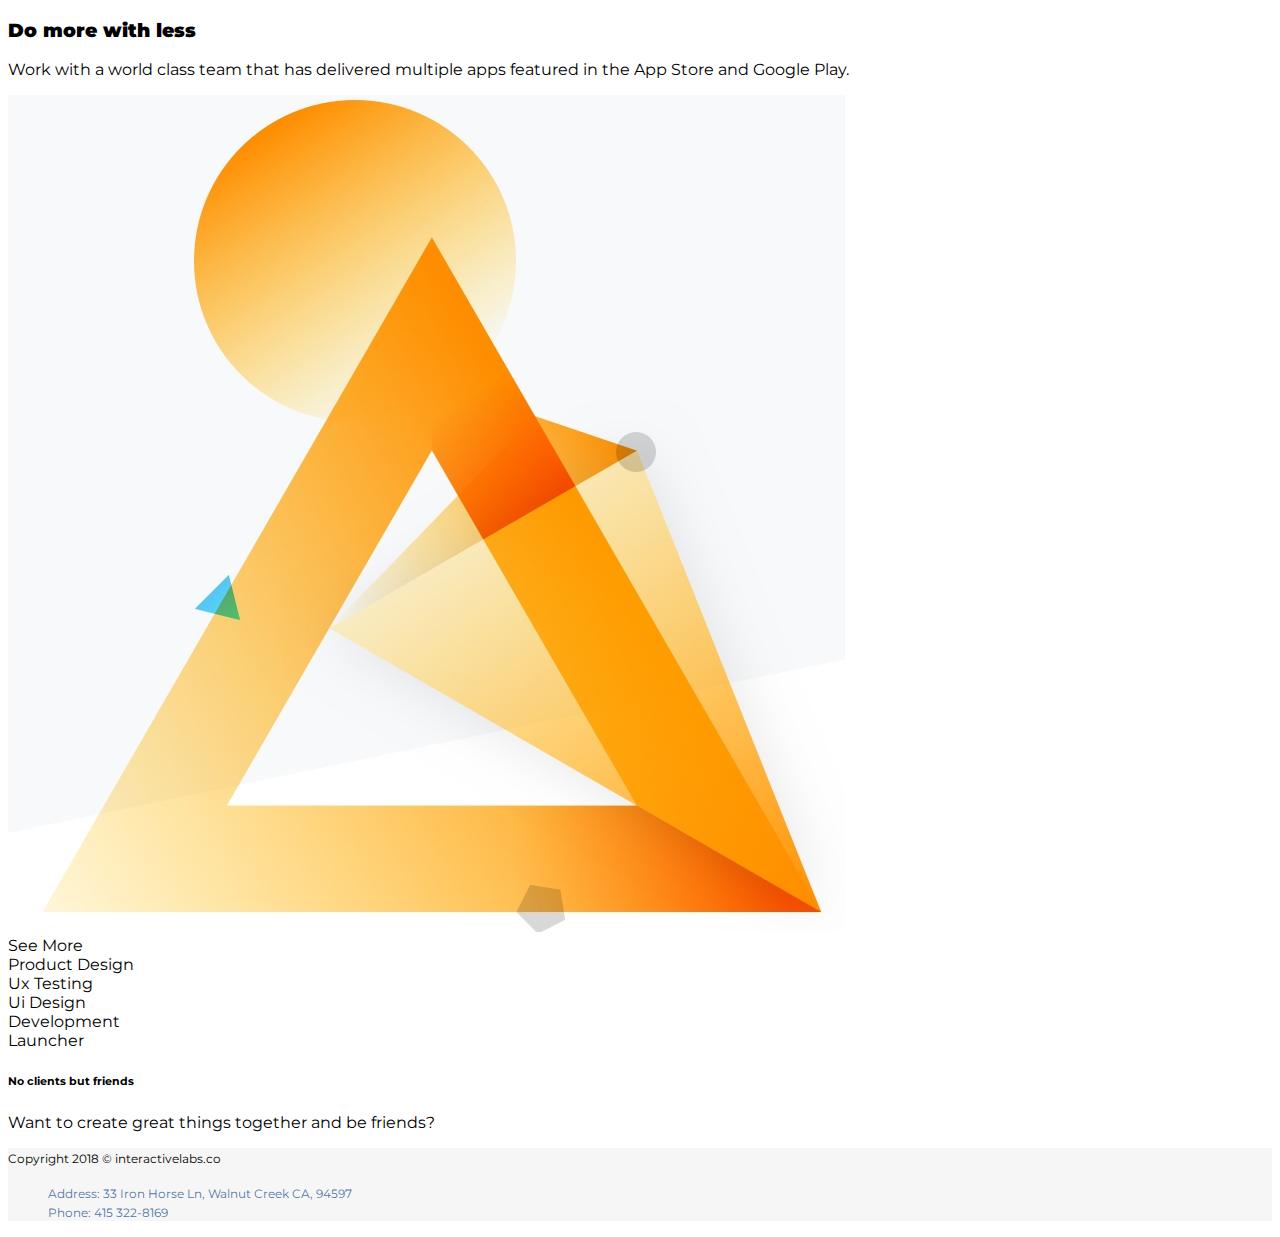
==== index.html @ aad6558f "pulling additions" ====
<!DOCTYPE html>
<html lang="en">
  <head>
    <meta charset="utf-8">
    <meta name="viewport" content="width=device-width, initial-scale=1, shrink-to-fit=no">
    <link rel="stylesheet" href="https://stackpath.bootstrapcdn.com/bootstrap/4.1.0/css/bootstrap.min.css" integrity="sha384-9gVQ4dYFwwWSjIDZnLEWnxCjeSWFphJiwGPXr1jddIhOegiu1FwO5qRGvFXOdJZ4" crossorigin="anonymous">
    <link rel="stylesheet" href="https://use.fontawesome.com/releases/v5.0.9/css/all.css" integrity="sha384-5SOiIsAziJl6AWe0HWRKTXlfcSHKmYV4RBF18PPJ173Kzn7jzMyFuTtk8JA7QQG1" crossorigin="anonymous">
    <link rel="stylesheet" href="https://fonts.googleapis.com/css?family=Montserrat:light">
    <link rel="stylesheet" href='https://fonts.googleapis.com/css?family=Quicksand:light'>
    <link rel="stylesheet" href="assets/stylesheets/main.css">
    <title>iLabs</title>
  </head>

  <body>
    <section id="cover">
    <div class="container">
      <div class="row justify-content-center">
        <div class="col d-flex">
          <div class="align-self-center">
            <h3 class="text-block-title">Do more with less</h3>
            <p>
              Work with a world class team that has delivered multiple apps featured in the App Store and Google Play.
            </p>
          </div>
        </div>
        <div class="col">
          <img src="assets/images/logo.jpg" class="img-fluid">
        </div>
        <div class="col d-flex justify-content-center">
          <div class="align-self-center text-center">
            See More<br>
            <i class="fas fa-arrow-down"></i>
          </div>
        </div>
      </div>
      <div class="row mt-5">
        <div class="col-1"></div>
        <div class="col-2 justify-content-center text-center">
          <div>
            <i class="fab fa-envira fa-3x"></i>
          </div>
          <div class="mt-3">
            Product Design
          </div>
        </div>
        <div class="col-2 justify-content-center text-center">
          <div>
            <i class="far fa-object-group fa-3x"></i>
          </div>
          <div class="mt-3">
            Ux Testing
          </div>
        </div>
        <div class="col-2 justify-content-center text-center">
          <div>
            <i class="fas fa-edit fa-3x"></i>
          </div>
          <div class="mt-3">
            Ui Design
          </div>
        </div>
        <div class="col-2 justify-content-center text-center">
          <div>
            <i class="fas fa-bolt fa-3x"></i>
          </div>
          <div class="mt-3">
            Development
          </div>
        </div>
        <div class="col-2 justify-content-center text-center">
          <div>
            <i class="fas fa-paper-plane fa-3x"></i>
          </div>
          <div class="mt-3">
            Launcher
          </div>
        </div>

        <div class="col-1"></div>
      </div>
    </div>
  </section>

    <section id="article">

    </section>

    <section id="slide">

    </section>

    <section id="work">

    </section>

    <section id="tiles">
      <div class="row justify-content-center align-items-center">
        <div class="col-md-10">
          <div class="row" id="tile-row">
            <div class="col-md-2">
              <h6>No clients but friends</h6>
            </div>
            <div class="col-md-2">
              <i class="fab fa-asymmetrik"></i>
            </div>
            <div class="col-md-2">

            </div>
            <div class="col-md-2">

            </div>
            <div class="col-md-2">

            </div>
          </div>
          <div class="row" id="tile-row">
            <div class="col-md-2">

            </div>
            <div class="col-md-2">

            </div>
            <div class="col-md-2">

            </div>
            <div class="col-md-2">

            </div>
            <div class="col-md-2">
              <p>Want to create great things together and be friends?</p>
            </div>
          </div>
          <div class="row" id="form-row">
            <div class="col-md-2">

            </div>
            <div class="col-md-8">

            </div>
          </div>
        </div>
      </div>
    </section>

    <footer>
      <div class="row justify-content-between align-items-center p-3">
        <div class="col-sm-5">
          <i class="fas fa-exclamation-triangle"></i>
          <p class="text-muted">Copyright 2018 &copy; interactivelabs.co</p>
        </div>
        <div class="col-sm-5 text-right">
          <ul class="m-0" id="address">
            <li>
              <p class="text-muted">Address: </p>
              <p>33 Iron Horse Ln, Walnut Creek CA, 94597</p>
            </li>
            <li>
              <p class="text-muted">Phone: </p>
              <p>415 322-8169</p>
            </li>
          </ul>
        </div>
      </div>
    </footer>

    <script src="https://code.jquery.com/jquery-3.3.1.slim.min.js" integrity="sha384-q8i/X+965DzO0rT7abK41JStQIAqVgRVzpbzo5smXKp4YfRvH+8abtTE1Pi6jizo" crossorigin="anonymous"></script>
    <script src="https://cdnjs.cloudflare.com/ajax/libs/popper.js/1.14.0/umd/popper.min.js" integrity="sha384-cs/chFZiN24E4KMATLdqdvsezGxaGsi4hLGOzlXwp5UZB1LY//20VyM2taTB4QvJ" crossorigin="anonymous"></script>
    <script src="https://stackpath.bootstrapcdn.com/bootstrap/4.1.0/js/bootstrap.min.js" integrity="sha384-uefMccjFJAIv6A+rW+L4AHf99KvxDjWSu1z9VI8SKNVmz4sk7buKt/6v9KI65qnm" crossorigin="anonymous"></script>
  </body>
</html>
---- assets/stylesheets/main.css ----
/* START OF COVER */

body {
  font-family: Montserrat, sans-serif;
}

.text-block-title {
  font-weight: 900;
}



/* END OF COVER */


/* START OF ARTICLE */





/* END OF ARTICLE */


/* START OF SLIDE */





/* END OF SLIDE */


/* START OF WORK */





/* END OF WORK */


/* START OF TILES */





/* END OF TILES */


/* START OF FOOTER */
footer {
  background-color: #d3d3d336;
}

footer p {
  font-size: 75%;
  display: inline;
}

#address {
  color: #004085b8;
  list-style: none;
}
/* END OF FOOTER */

.row {
  margin: 0;
}
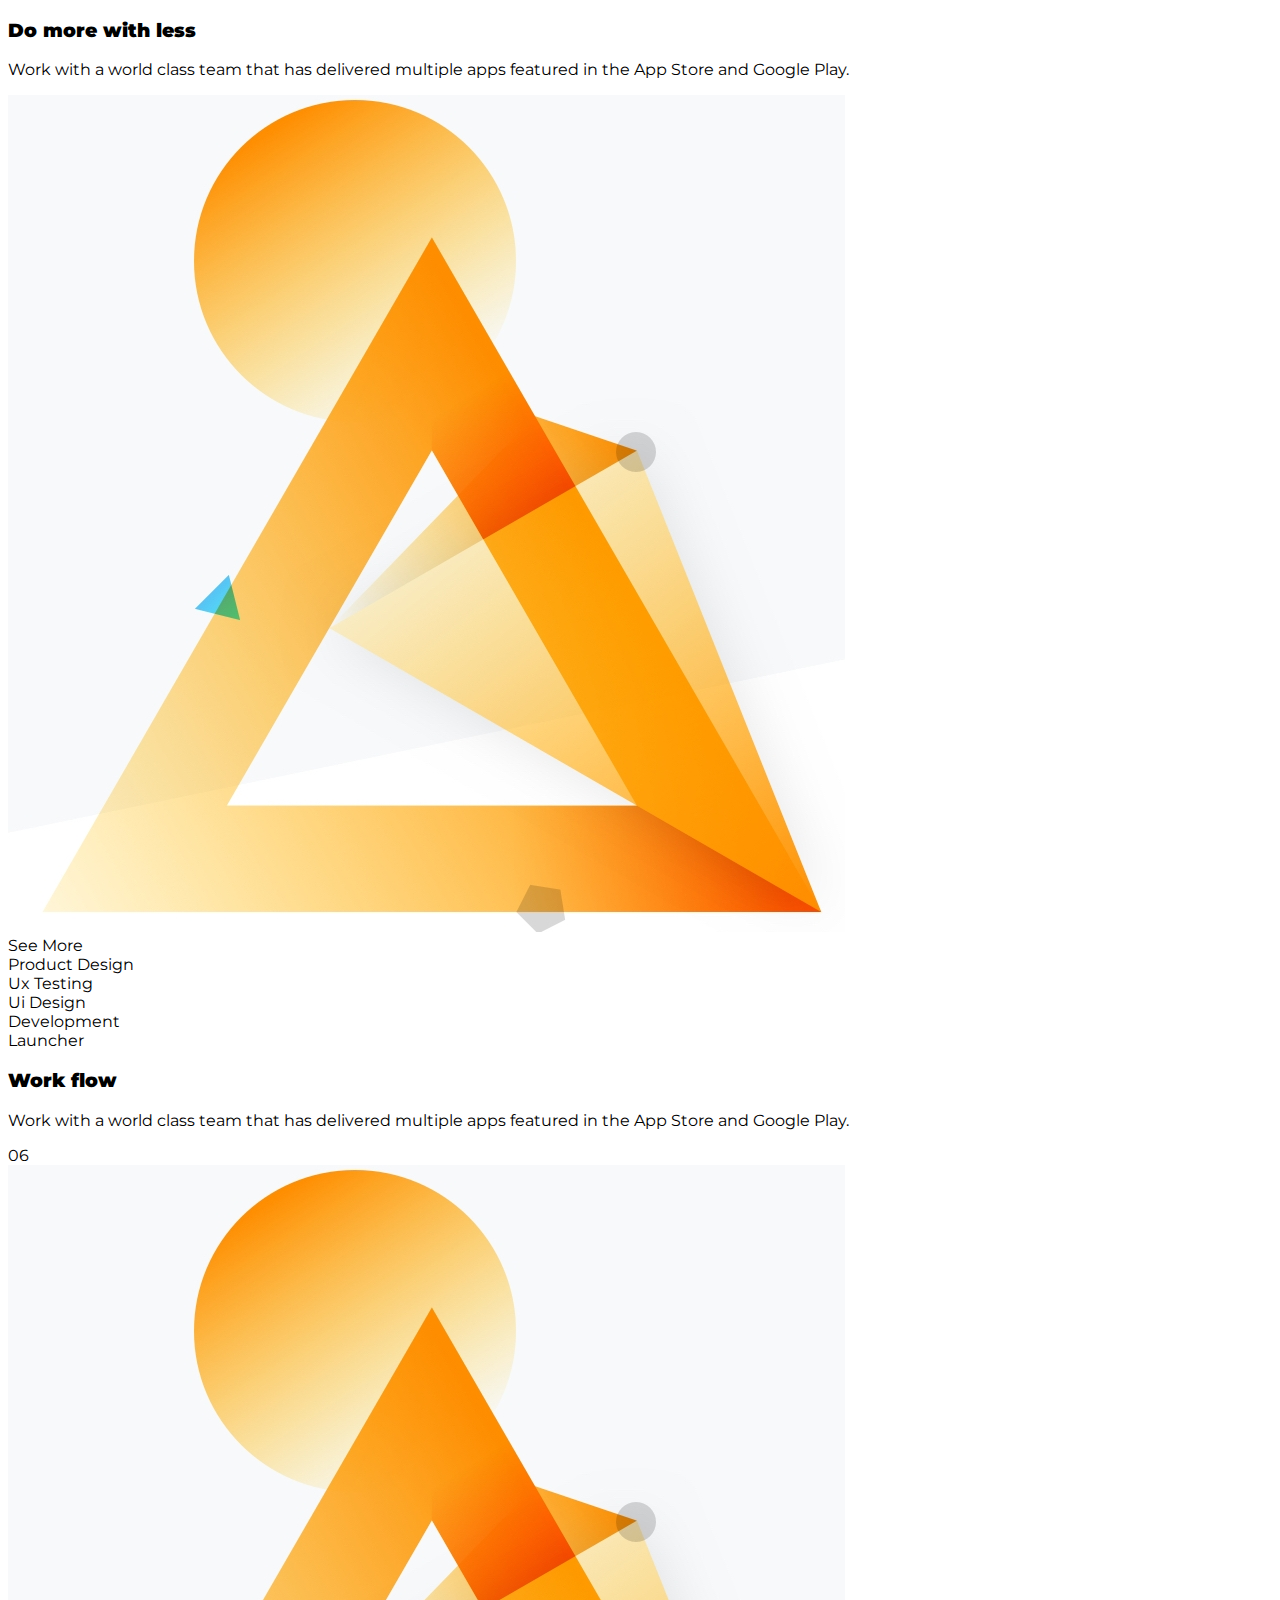
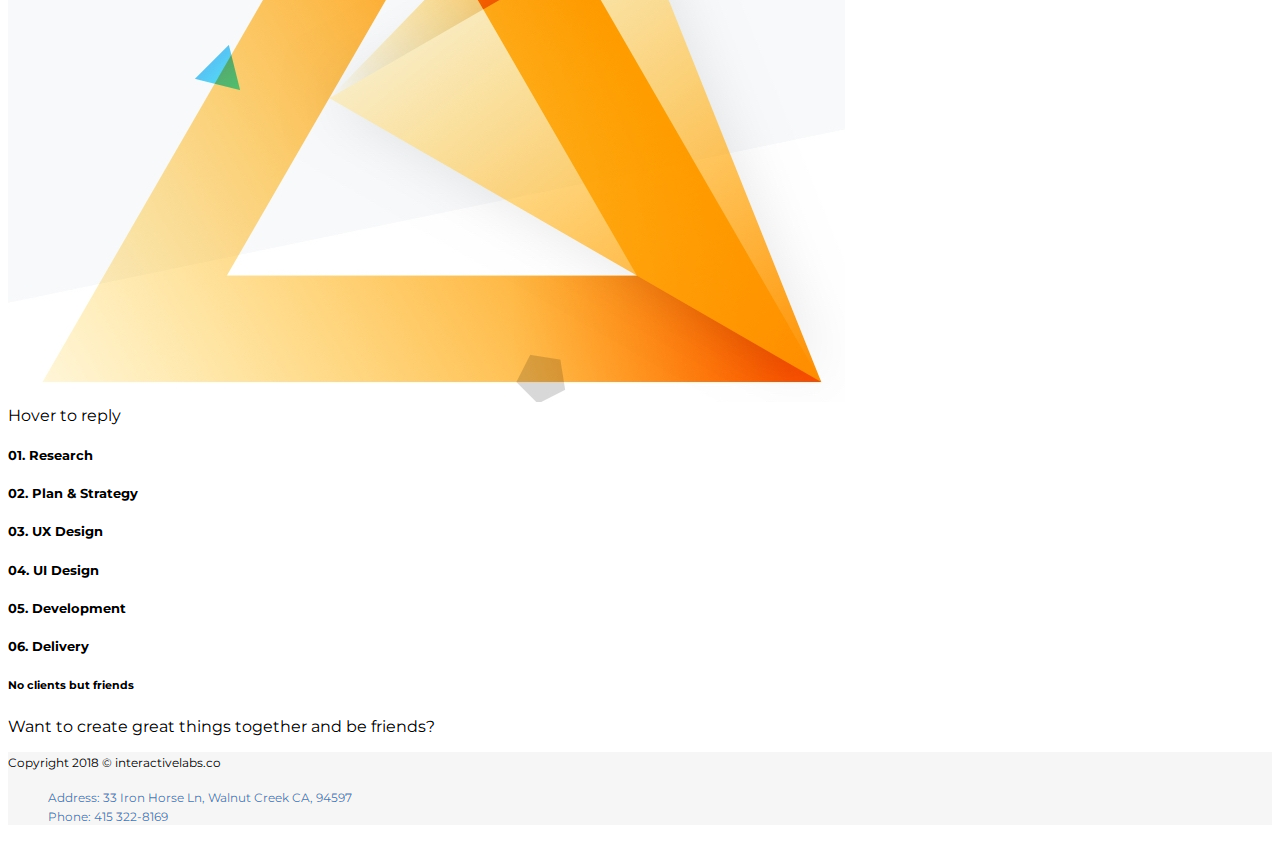
==== commit 4edac81d: "Added margin bottom to sections" ====
--- a/index.html
+++ b/index.html
@@ -12,7 +12,7 @@
   </head>
 
   <body>
-    <section id="cover">
+    <section class="cover mb-5">
     <div class="container">
       <div class="row justify-content-center">
         <div class="col d-flex">
@@ -89,17 +89,49 @@
 
     </section>
 
-    <section id="work">
-
+    <section class="workflow mb-5">
+      <div class="container">
+        <div class="row justify-content-center">
+          <div class="col-3 text-center">
+            <h3 class="text-block-title">Work flow</h3>
+            <p>Work with a world class team that has delivered multiple apps featured in the App Store and Google Play.</p>
+          </div>
+        </div>
+        <div class="row justify-content-center">
+          <div class="col-2 d-flex-column justify-content-between">
+            <div class="number">06</div>
+            <div class="p-4 mb-5">
+              <img src="assets/images/logo.jpg" class="img-fluid">
+            </div>
+            <div class="text-center hover">Hover to reply</div>
+          </div>
+          <div class="col-3 d-flex">
+            <div class="align-self-center list">
+              <div><h5>01. Research</h5></div>
+              <div><h5>02. Plan & Strategy</h5></div>
+              <div><h5>03. UX Design</h5></div>
+            </div>
+          </div>
+          <div class="col-3 d-flex">
+            <div class="align-self-center list">
+              <div><h5>04. UI Design</h5></div>
+              <div><h5>05. Development</h5></div>
+              <div><h5>06. Delivery</h5></div>
+            </div>
+          </div>
+        </div>
+      </div>
     </section>
 
     <section id="tiles">
       <div class="row justify-content-center align-items-center">
         <div class="col-md-10">
           <div class="row" id="tile-row">
+
             <div class="col-md-2">
               <h6>No clients but friends</h6>
             </div>
+
             <div class="col-md-2">
               <i class="fab fa-asymmetrik"></i>
             </div>
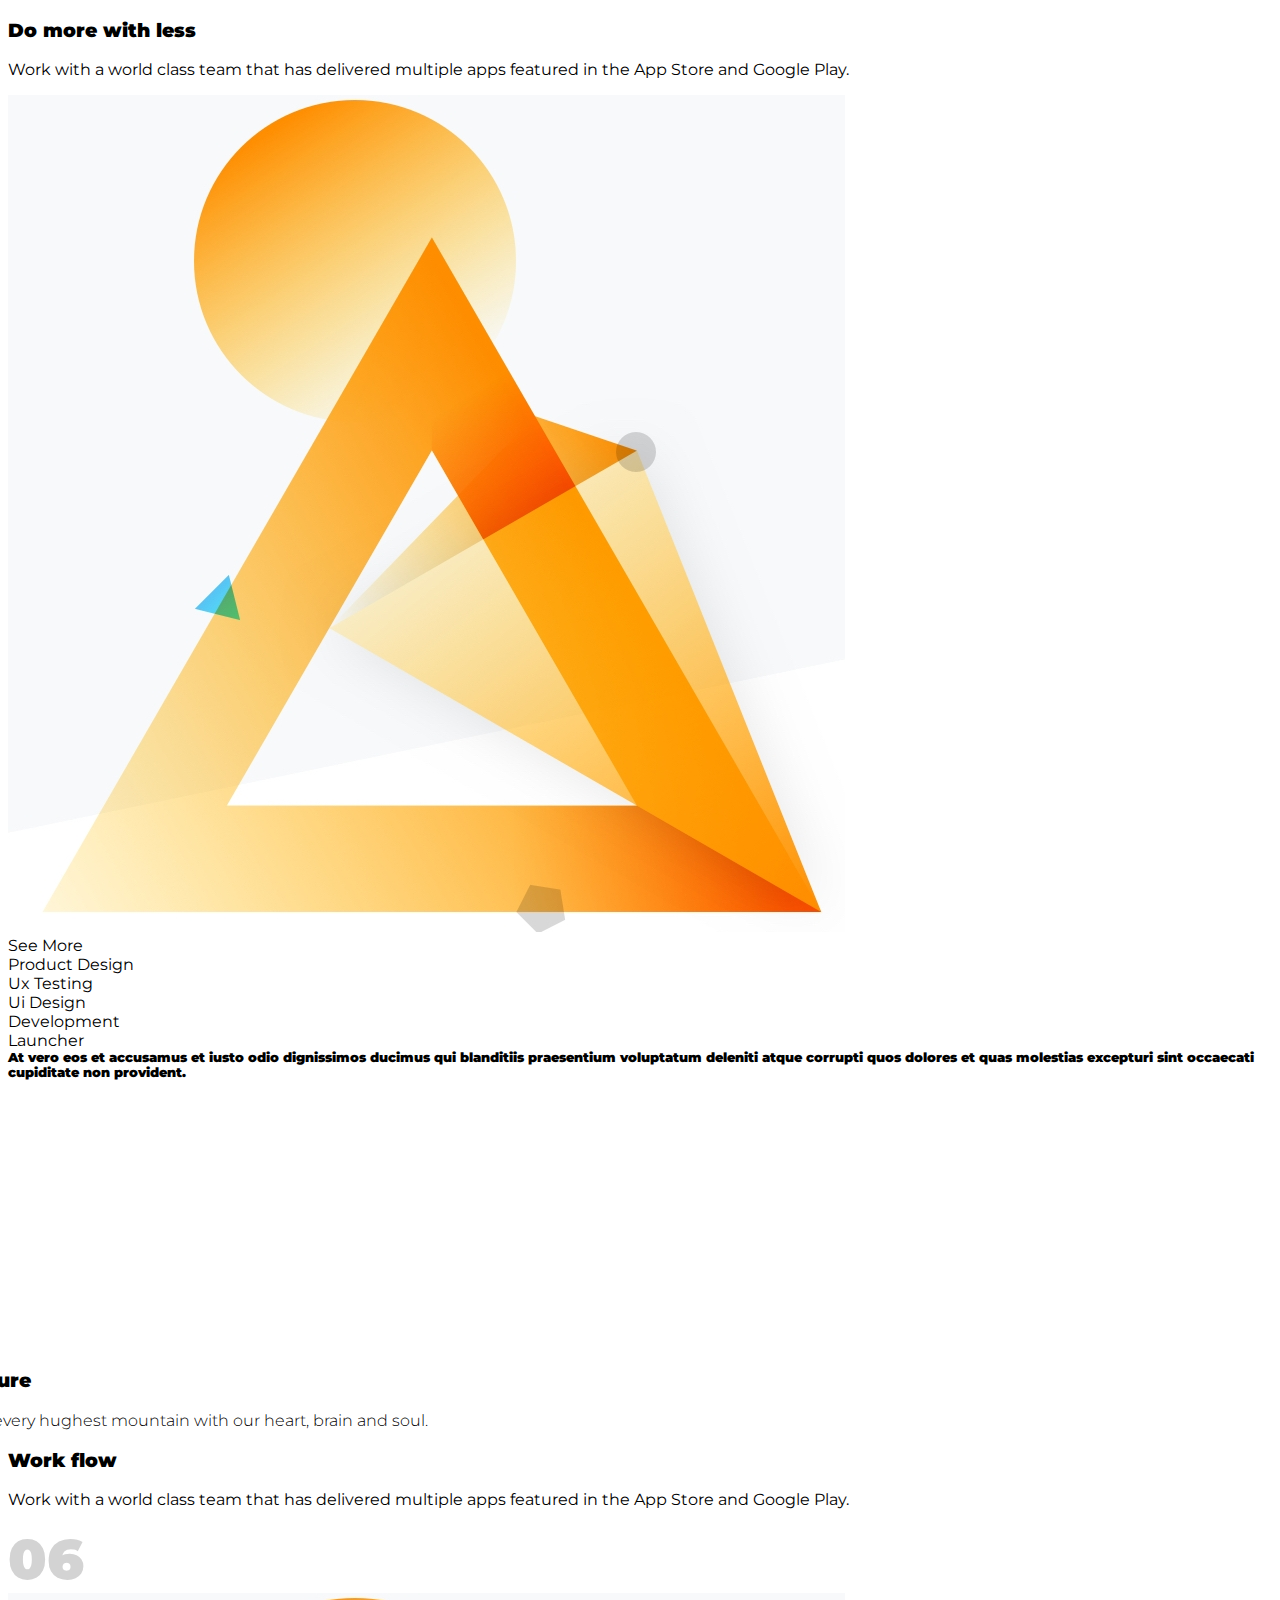
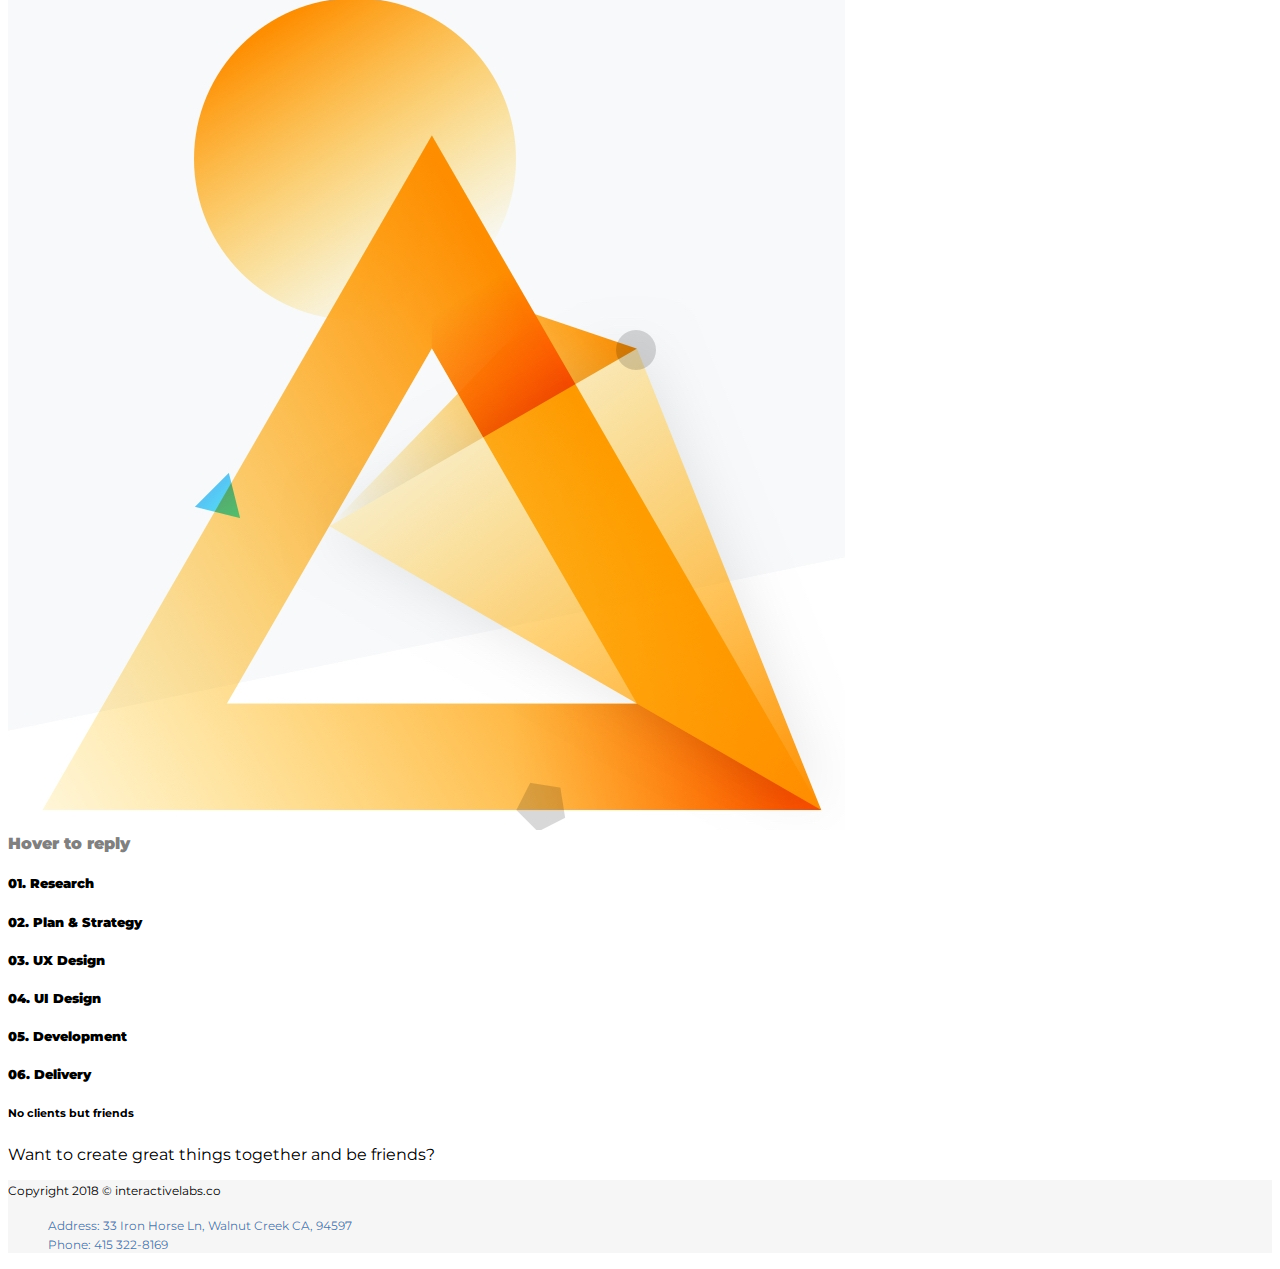
==== commit e761e5c1: "Merged article section into index" ====
--- a/index.html
+++ b/index.html
@@ -81,8 +81,22 @@
     </div>
   </section>
 
-    <section id="article">
-
+    <section class="article mb-5">
+        <div class="container">
+            <div class="row justify-content-center">
+                <div class="col-6 left-article">
+                    <div class="w-75 py-3 pl-3 pr-5 left-article-text">
+                        At vero eos et accusamus et iusto odio dignissimos ducimus qui blanditiis praesentium voluptatum deleniti atque corrupti quos dolores et quas molestias excepturi sint occaecati cupiditate non provident.
+                    </div>
+                </div>
+                <div class="col-4 d-flex right-article">
+                    <div class="align-self-end p-4 mb-3 right-article-text">
+                        <h3 class="text-block-title">Our culture</h3>
+                        <p class="bold">We climb every hughest mountain with our heart, brain and soul.</p>
+                    </div>
+                </div>
+            </div>
+        </div>
     </section>
 
     <section id="slide">
--- a/assets/stylesheets/main.css
+++ b/assets/stylesheets/main.css
@@ -1,13 +1,22 @@
-/* START OF COVER */
-
+/* Globals */
 body {
-  font-family: Montserrat, sans-serif;
+    font-family: Montserrat, sans-serif;
 }
 
 .text-block-title {
-  font-weight: 900;
+    font-weight: 900;
 }
 
+.boldest {
+    font-weight: 900;
+}
+
+.bold {
+    font-weight: 300;
+}
+/* End of globals */
+
+/* START OF COVER */
 
 
 /* END OF COVER */
@@ -15,6 +24,25 @@
 
 /* START OF ARTICLE */
 
+.left-article {
+    min-height: 300px;
+    background-image: url("../images/namphuong-van-20566-unsplash.jpg");
+    background-size: cover;
+}
+
+.left-article-text {
+    font-size: 0.8rem;
+    font-weight: 900;
+}
+
+.right-article {
+    position: relative;
+    right: 7.5%;
+}
+
+.right-article-text {
+    background-color: white;
+}
 
 
 
@@ -32,10 +60,18 @@
 
 
 /* START OF WORK */
+.number, .hover, .list div h5 {
+  font-weight: 900;
+}
 
+.number{
+  color: lightgray;
+  font-size: 3.5rem;
+}
 
-
-
+.hover {
+  color: gray;
+}
 
 /* END OF WORK */
 
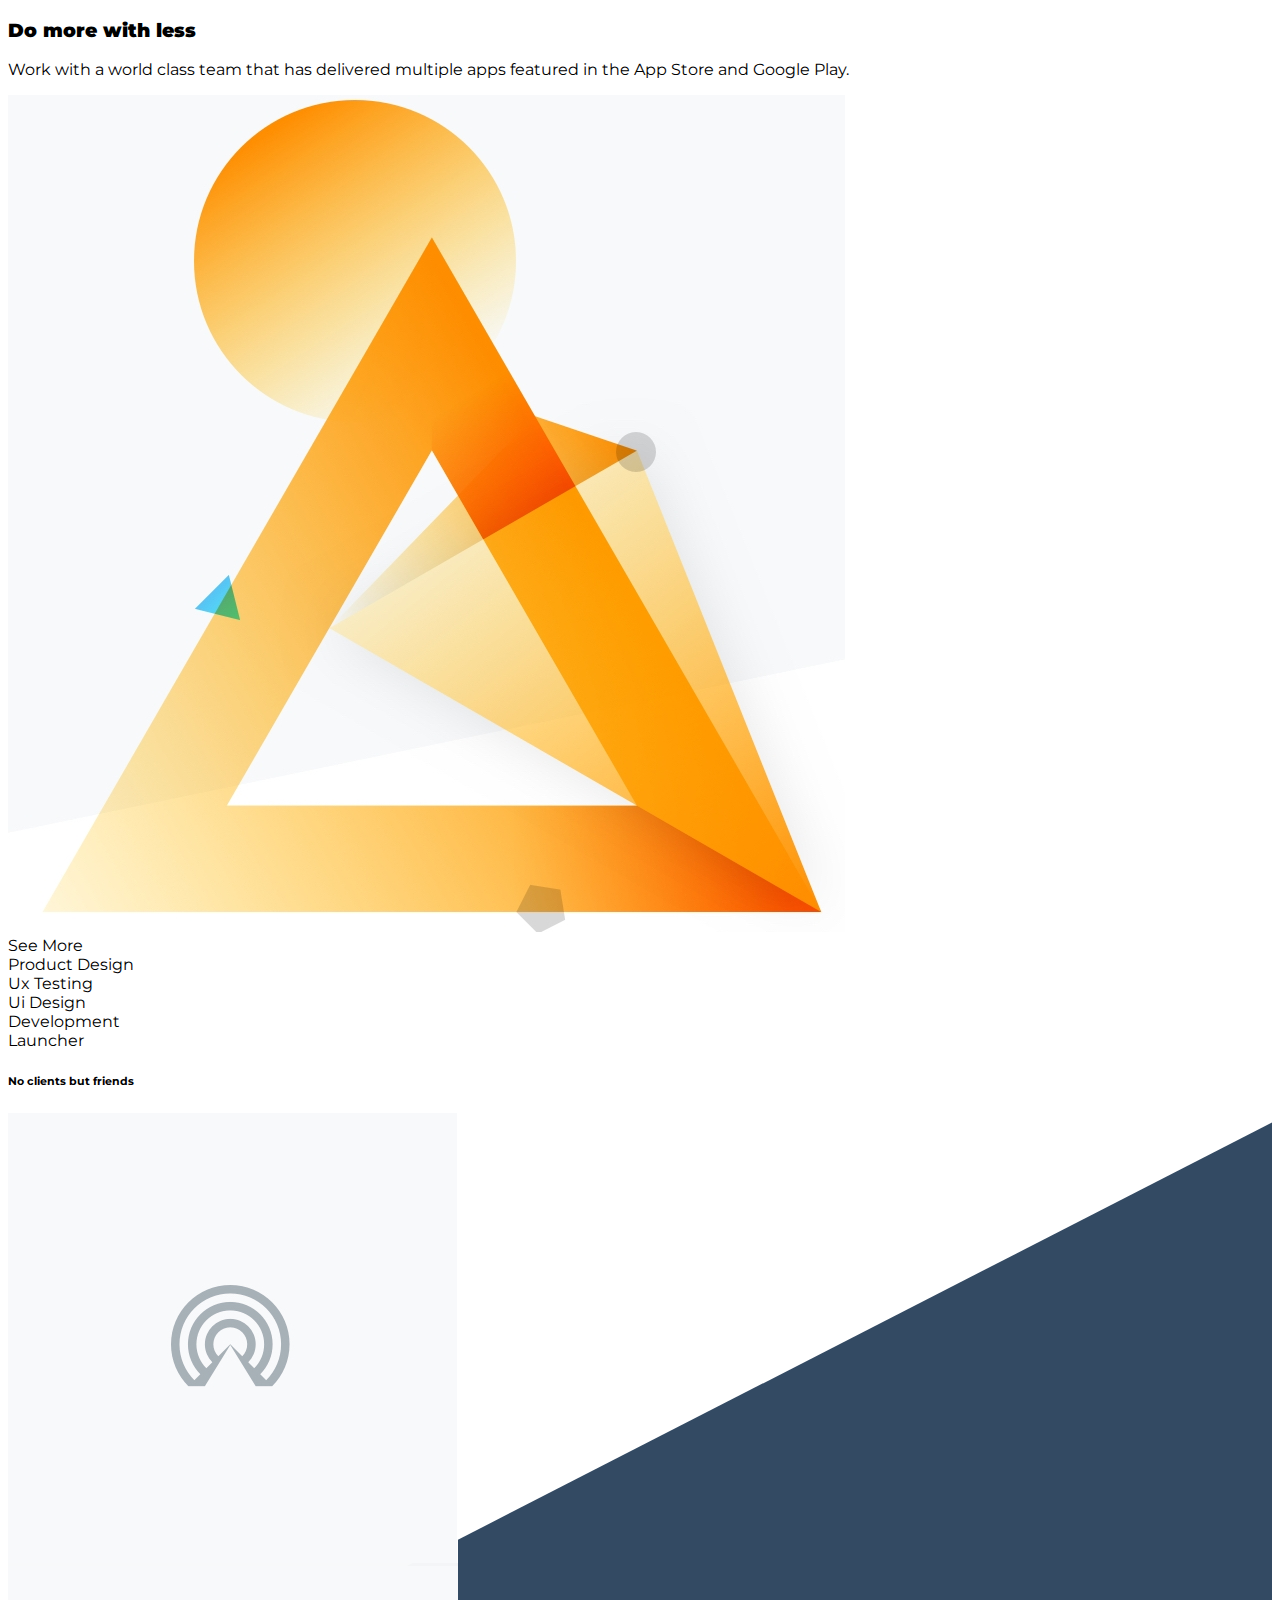
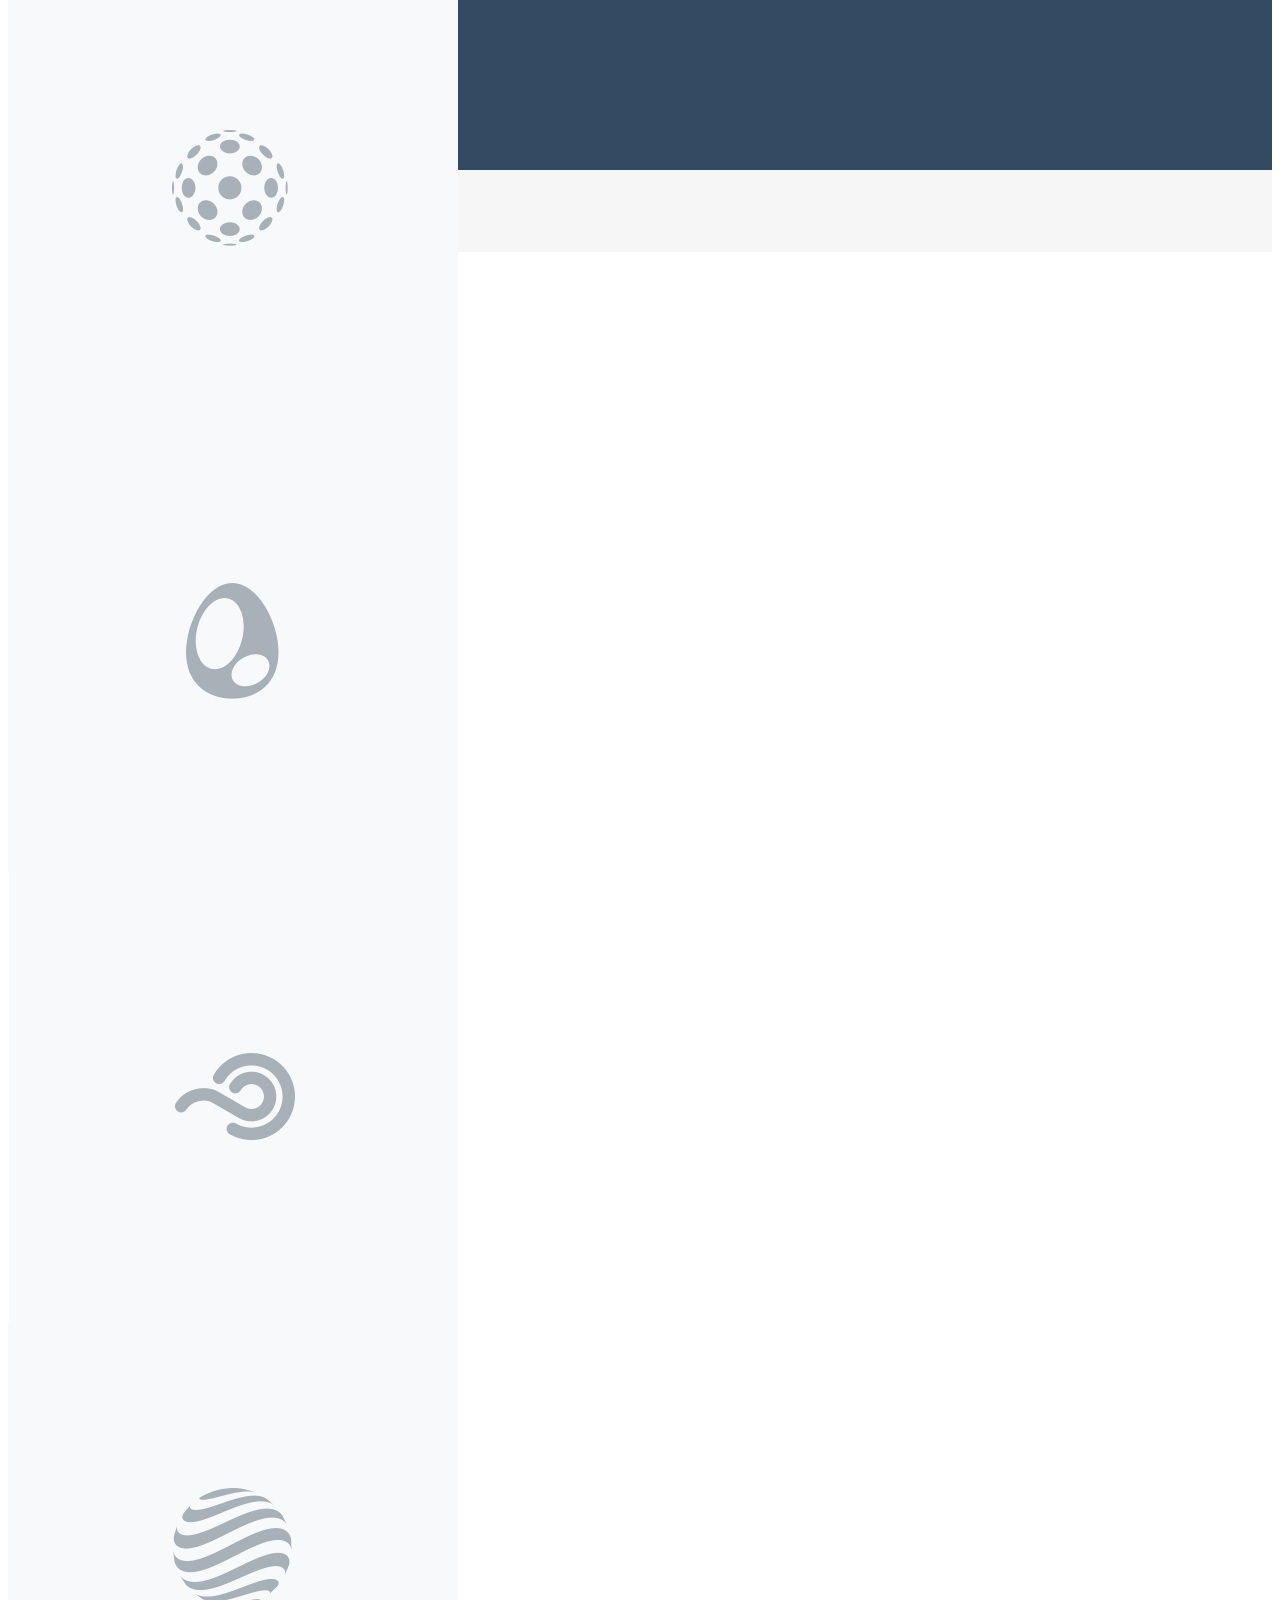
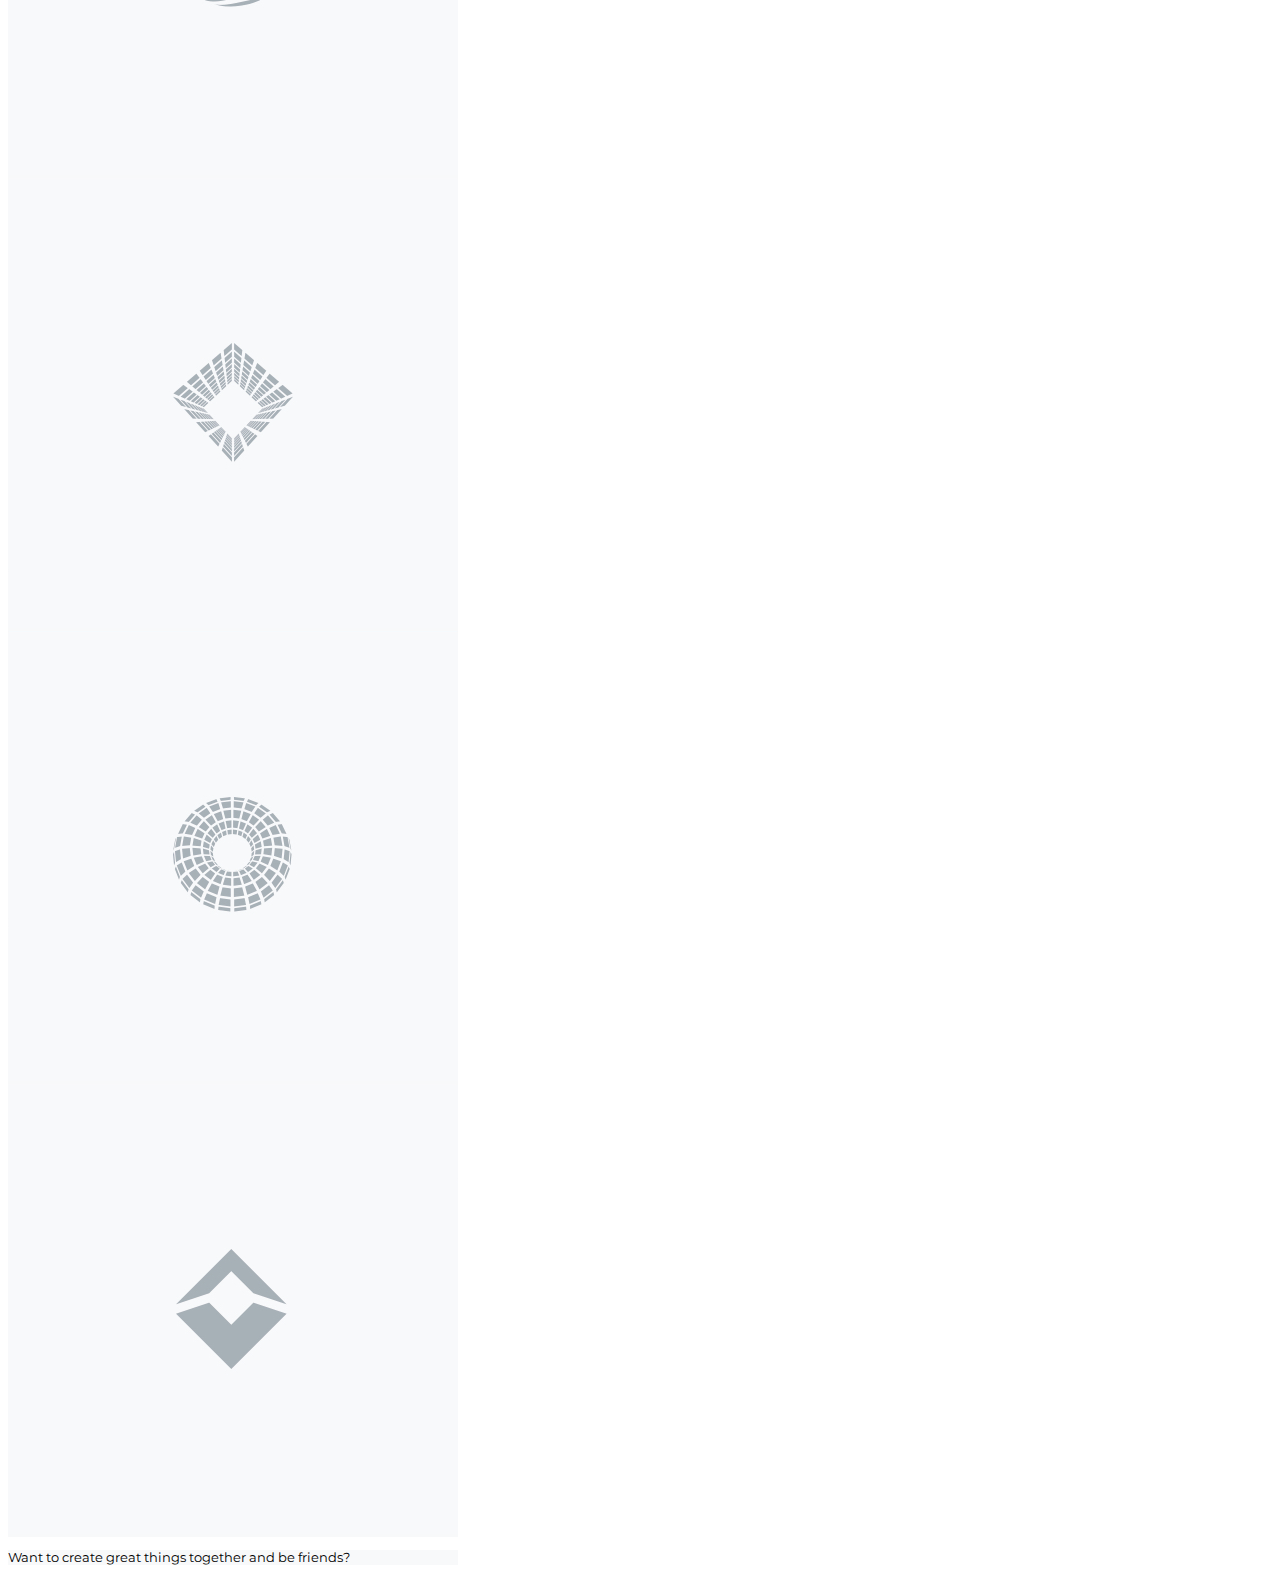
==== commit 858d6a6e: "adding section 5 attempt" ====
--- a/index.html
+++ b/index.html
@@ -12,7 +12,7 @@
   </head>
 
   <body>
-    <section class="cover mb-5">
+    <section id="cover">
     <div class="container">
       <div class="row justify-content-center">
         <div class="col d-flex">
@@ -81,102 +81,56 @@
     </div>
   </section>
 
-    <section class="article mb-5">
-        <div class="container">
-            <div class="row justify-content-center">
-                <div class="col-6 left-article">
-                    <div class="w-75 py-3 pl-3 pr-5 left-article-text">
-                        At vero eos et accusamus et iusto odio dignissimos ducimus qui blanditiis praesentium voluptatum deleniti atque corrupti quos dolores et quas molestias excepturi sint occaecati cupiditate non provident.
-                    </div>
-                </div>
-                <div class="col-4 d-flex right-article">
-                    <div class="align-self-end p-4 mb-3 right-article-text">
-                        <h3 class="text-block-title">Our culture</h3>
-                        <p class="bold">We climb every hughest mountain with our heart, brain and soul.</p>
-                    </div>
-                </div>
-            </div>
-        </div>
+    <section id="article">
+
     </section>
 
     <section id="slide">
 
     </section>
 
-    <section class="workflow mb-5">
-      <div class="container">
-        <div class="row justify-content-center">
-          <div class="col-3 text-center">
-            <h3 class="text-block-title">Work flow</h3>
-            <p>Work with a world class team that has delivered multiple apps featured in the App Store and Google Play.</p>
-          </div>
-        </div>
-        <div class="row justify-content-center">
-          <div class="col-2 d-flex-column justify-content-between">
-            <div class="number">06</div>
-            <div class="p-4 mb-5">
-              <img src="assets/images/logo.jpg" class="img-fluid">
+    <section id="work">
+
+    </section>
+
+    <section>
+      <div class="row justify-content-center align-items-center" id="tiles">
+        <div class="col-md-12">
+          <div class="row justify-content-center align-items-center" id="tile-row">
+            <div class="col-md-2 p-2 m-2">
+              <h6>No clients but friends</h6>
             </div>
-            <div class="text-center hover">Hover to reply</div>
-          </div>
-          <div class="col-3 d-flex">
-            <div class="align-self-center list">
-              <div><h5>01. Research</h5></div>
-              <div><h5>02. Plan & Strategy</h5></div>
-              <div><h5>03. UX Design</h5></div>
+            <div class="col-md-2 p-2 m-2" id="tile">
+              <img src="assets/images/attena.png" class="img-fluid" alt="Responsive image">
+            </div>
+            <div class="col-md-2 p-2 m-2" id="tile">
+              <img src="assets/images/sphere.png" class="img-fluid" alt="Responsive image">
+            </div>
+            <div class="col-md-2 p-2 m-2" id="tile">
+              <img src="assets/images/egg.png" class="img-fluid" alt="Responsive image">
+            </div>
+            <div class="col-md-2 p-2 m-2" id="tile">
+              <img src="assets/images/wind.png" class="img-fluid" alt="Responsive image">
             </div>
           </div>
-          <div class="col-3 d-flex">
-            <div class="align-self-center list">
-              <div><h5>04. UI Design</h5></div>
-              <div><h5>05. Development</h5></div>
-              <div><h5>06. Delivery</h5></div>
+          <div class="row justify-content-center align-items-center" id="tile-row">
+            <div class="col-md-2 p-2 m-2" id="tile">
+              <img src="assets/images/globe.png" class="img-fluid" alt="Responsive image">
             </div>
-          </div>
-        </div>
-      </div>
-    </section>
-
-    <section id="tiles">
-      <div class="row justify-content-center align-items-center">
-        <div class="col-md-10">
-          <div class="row" id="tile-row">
-
-            <div class="col-md-2">
-              <h6>No clients but friends</h6>
+            <div class="col-md-2 p-2 m-2" id="tile">
+              <img src="assets/images/cube.png" class="img-fluid" alt="Responsive image">
             </div>
-
-            <div class="col-md-2">
-              <i class="fab fa-asymmetrik"></i>
+            <div class="col-md-2 p-2 m-2" id="tile">
+              <img src="assets/images/donut.png" class="img-fluid" alt="Responsive image">
             </div>
-            <div class="col-md-2">
-
+            <div class="col-md-2 p-2 m-2" id="tile">
+              <img src="assets/images/diamond.png" class="img-fluid" alt="Responsive image">
             </div>
-            <div class="col-md-2">
-
-            </div>
-            <div class="col-md-2">
-
-            </div>
-          </div>
-          <div class="row" id="tile-row">
-            <div class="col-md-2">
-
-            </div>
-            <div class="col-md-2">
-
-            </div>
-            <div class="col-md-2">
-
-            </div>
-            <div class="col-md-2">
-
-            </div>
-            <div class="col-md-2">
+            <div class="col-md-2 p-2 m-2" id="tile">
               <p>Want to create great things together and be friends?</p>
             </div>
           </div>
-          <div class="row" id="form-row">
+          <div class="row justify-content-center align-items-center" id="form-row">
             <div class="col-md-2">
 
             </div>
@@ -186,12 +140,14 @@
           </div>
         </div>
       </div>
+      <div id="back_shape">
+      </div>
     </section>
 
     <footer>
       <div class="row justify-content-between align-items-center p-3">
         <div class="col-sm-5">
-          <i class="fas fa-exclamation-triangle"></i>
+          <img src="assets/images/logo.jpg" id="small_logo">
           <p class="text-muted">Copyright 2018 &copy; interactivelabs.co</p>
         </div>
         <div class="col-sm-5 text-right">
--- a/assets/stylesheets/main.css
+++ b/assets/stylesheets/main.css
@@ -1,22 +1,13 @@
-/* Globals */
+/* START OF COVER */
+
 body {
-    font-family: Montserrat, sans-serif;
+  font-family: Montserrat, sans-serif;
 }
 
 .text-block-title {
-    font-weight: 900;
+  font-weight: 900;
 }
 
-.boldest {
-    font-weight: 900;
-}
-
-.bold {
-    font-weight: 300;
-}
-/* End of globals */
-
-/* START OF COVER */
 
 
 /* END OF COVER */
@@ -24,25 +15,6 @@
 
 /* START OF ARTICLE */
 
-.left-article {
-    min-height: 300px;
-    background-image: url("../images/namphuong-van-20566-unsplash.jpg");
-    background-size: cover;
-}
-
-.left-article-text {
-    font-size: 0.8rem;
-    font-weight: 900;
-}
-
-.right-article {
-    position: relative;
-    right: 7.5%;
-}
-
-.right-article-text {
-    background-color: white;
-}
 
 
 
@@ -60,26 +32,34 @@
 
 
 /* START OF WORK */
-.number, .hover, .list div h5 {
-  font-weight: 900;
-}
 
-.number{
-  color: lightgray;
-  font-size: 3.5rem;
-}
 
-.hover {
-  color: gray;
-}
+
+
 
 /* END OF WORK */
 
 
 /* START OF TILES */
+#tiles {
+  z-index: 1;
+  position: absolute;
+}
 
+#back_shape {
+  background-color: #334a63;
+  height: 80vh;
+  -webkit-clip-path: polygon(100% 10%, 0% 100%, 100% 100%);
+  clip-path: polygon(100% 10%, 0% 100%, 100% 100%);
+}
 
-
+#tile {
+  background: #f8f9fafa;
+  max-width: 100%;
+  height: 100%;
+  font-size: 80%;
+  font-family: Quiksand, Montserrat, sans-serif;
+}
 
 
 /* END OF TILES */
@@ -95,6 +75,11 @@
   display: inline;
 }
 
+#small_logo {
+  width: 1.5rem;
+  height: 1.5rem;
+}
+
 #address {
   color: #004085b8;
   list-style: none;
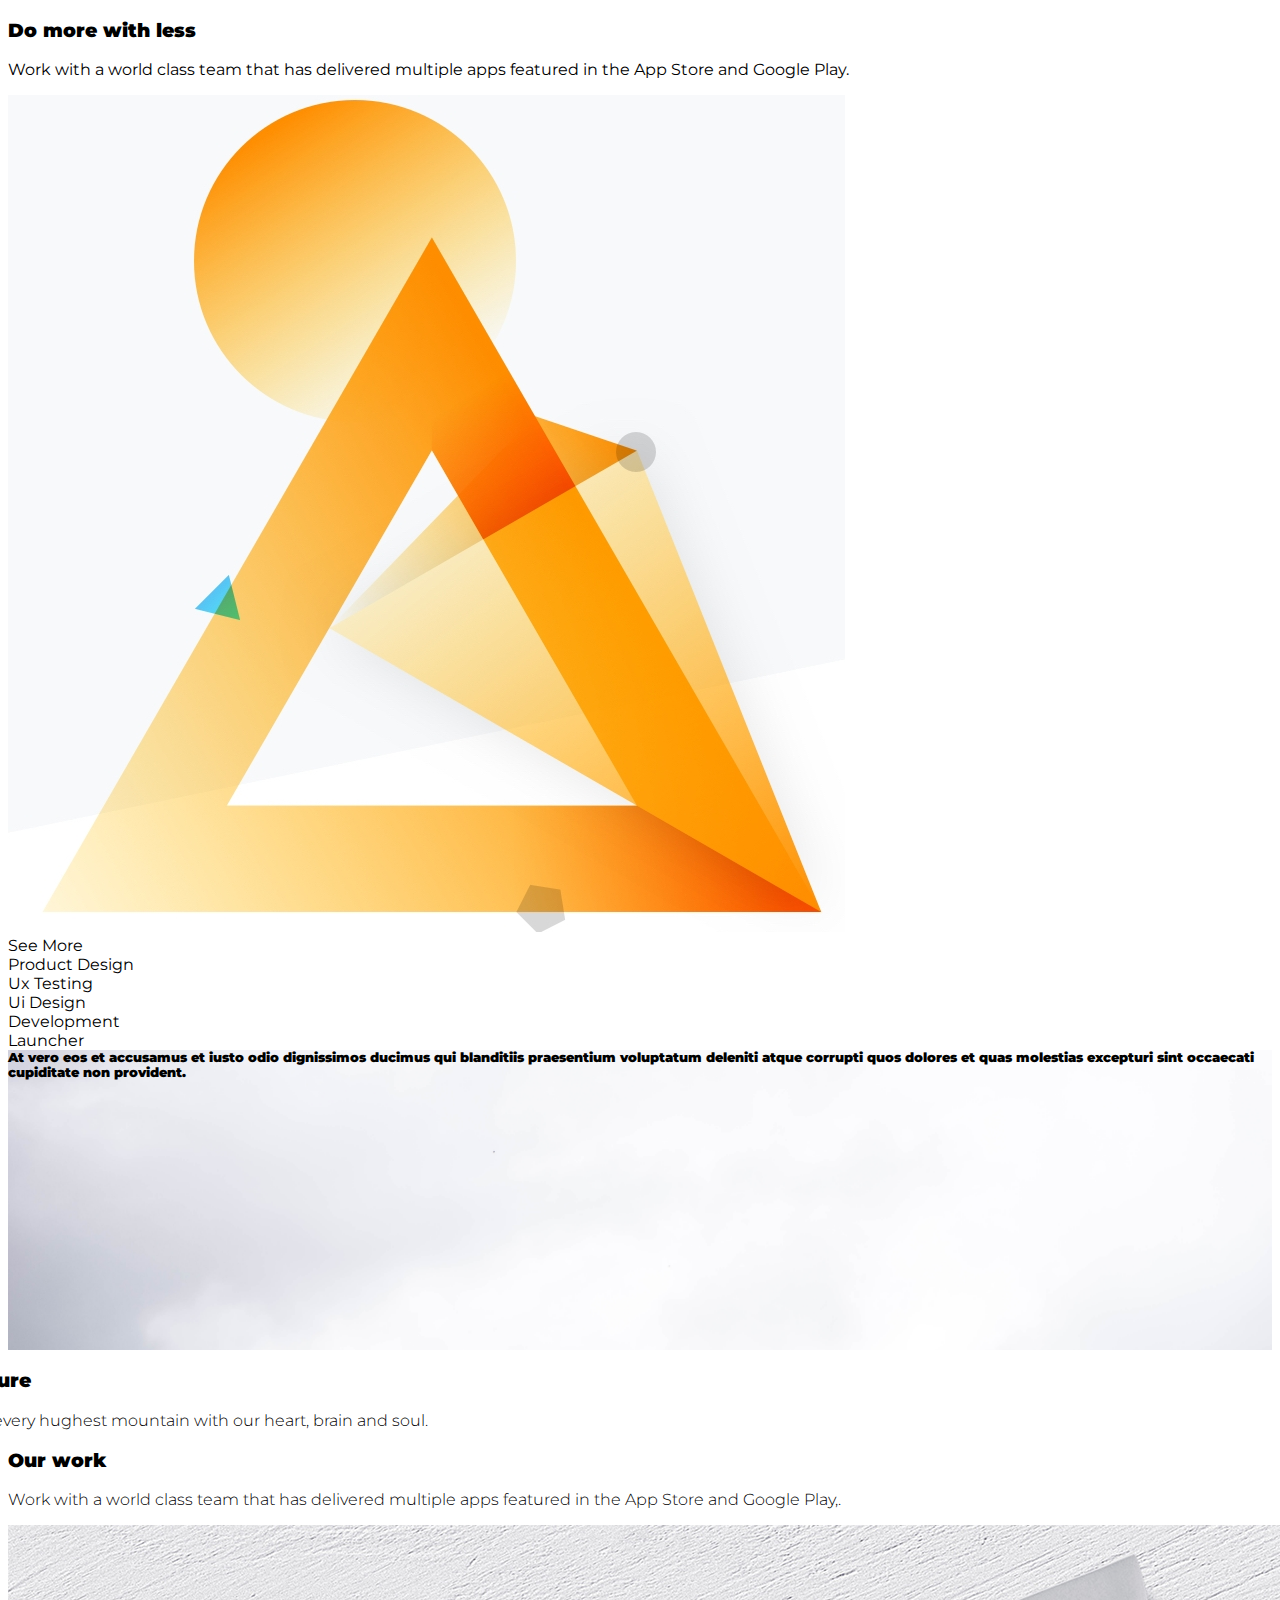
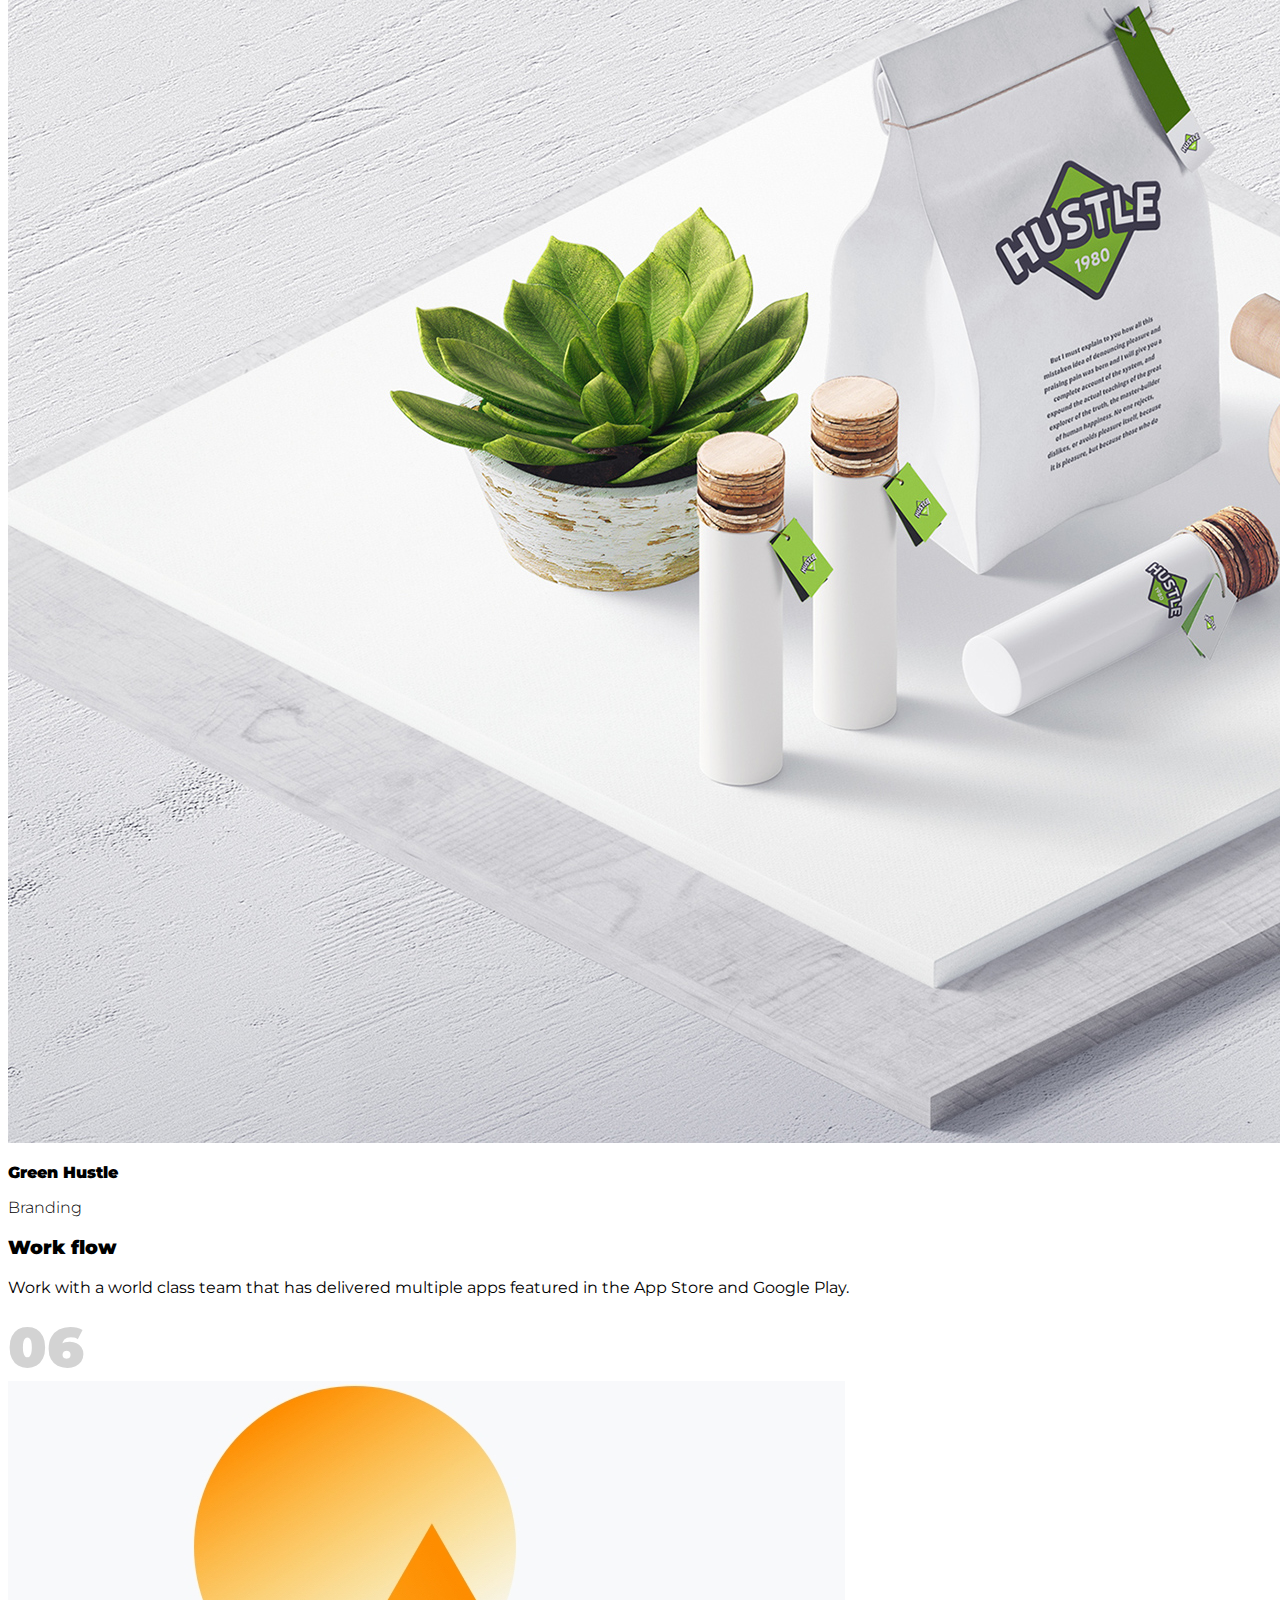
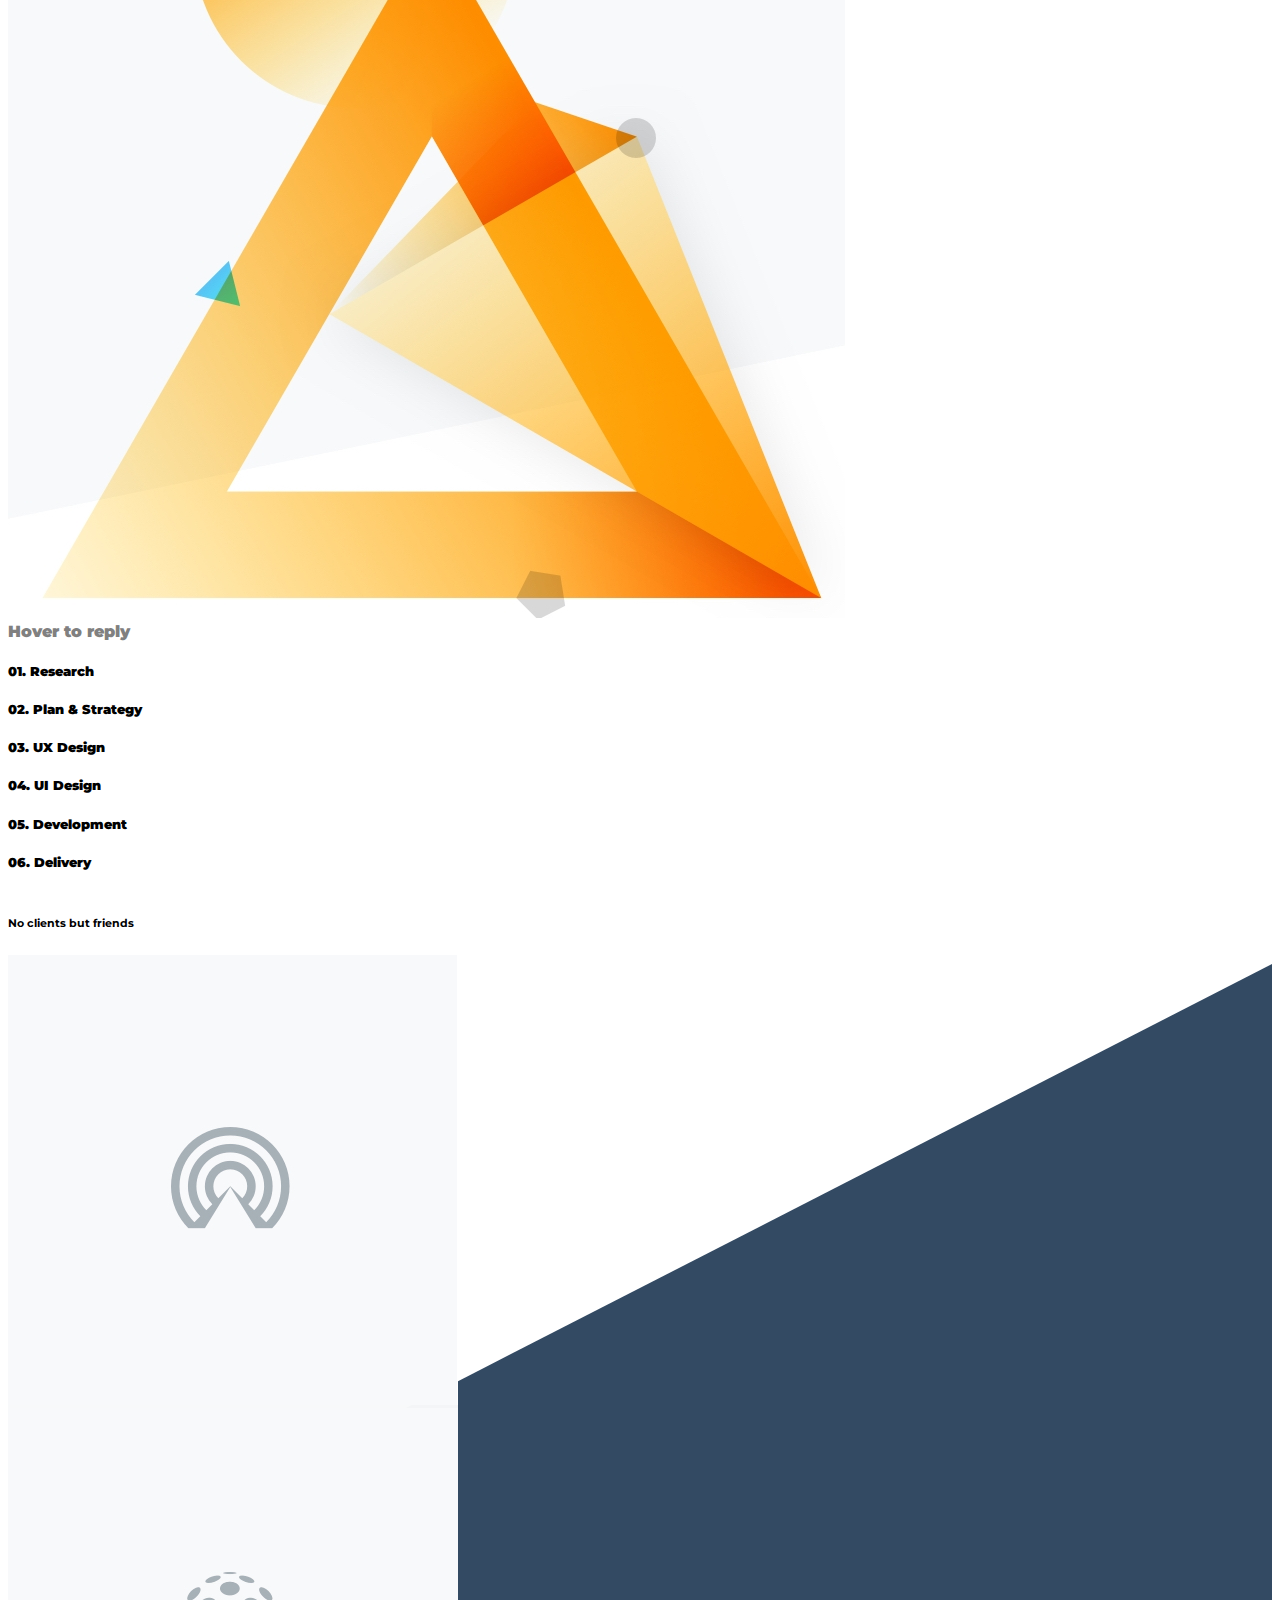
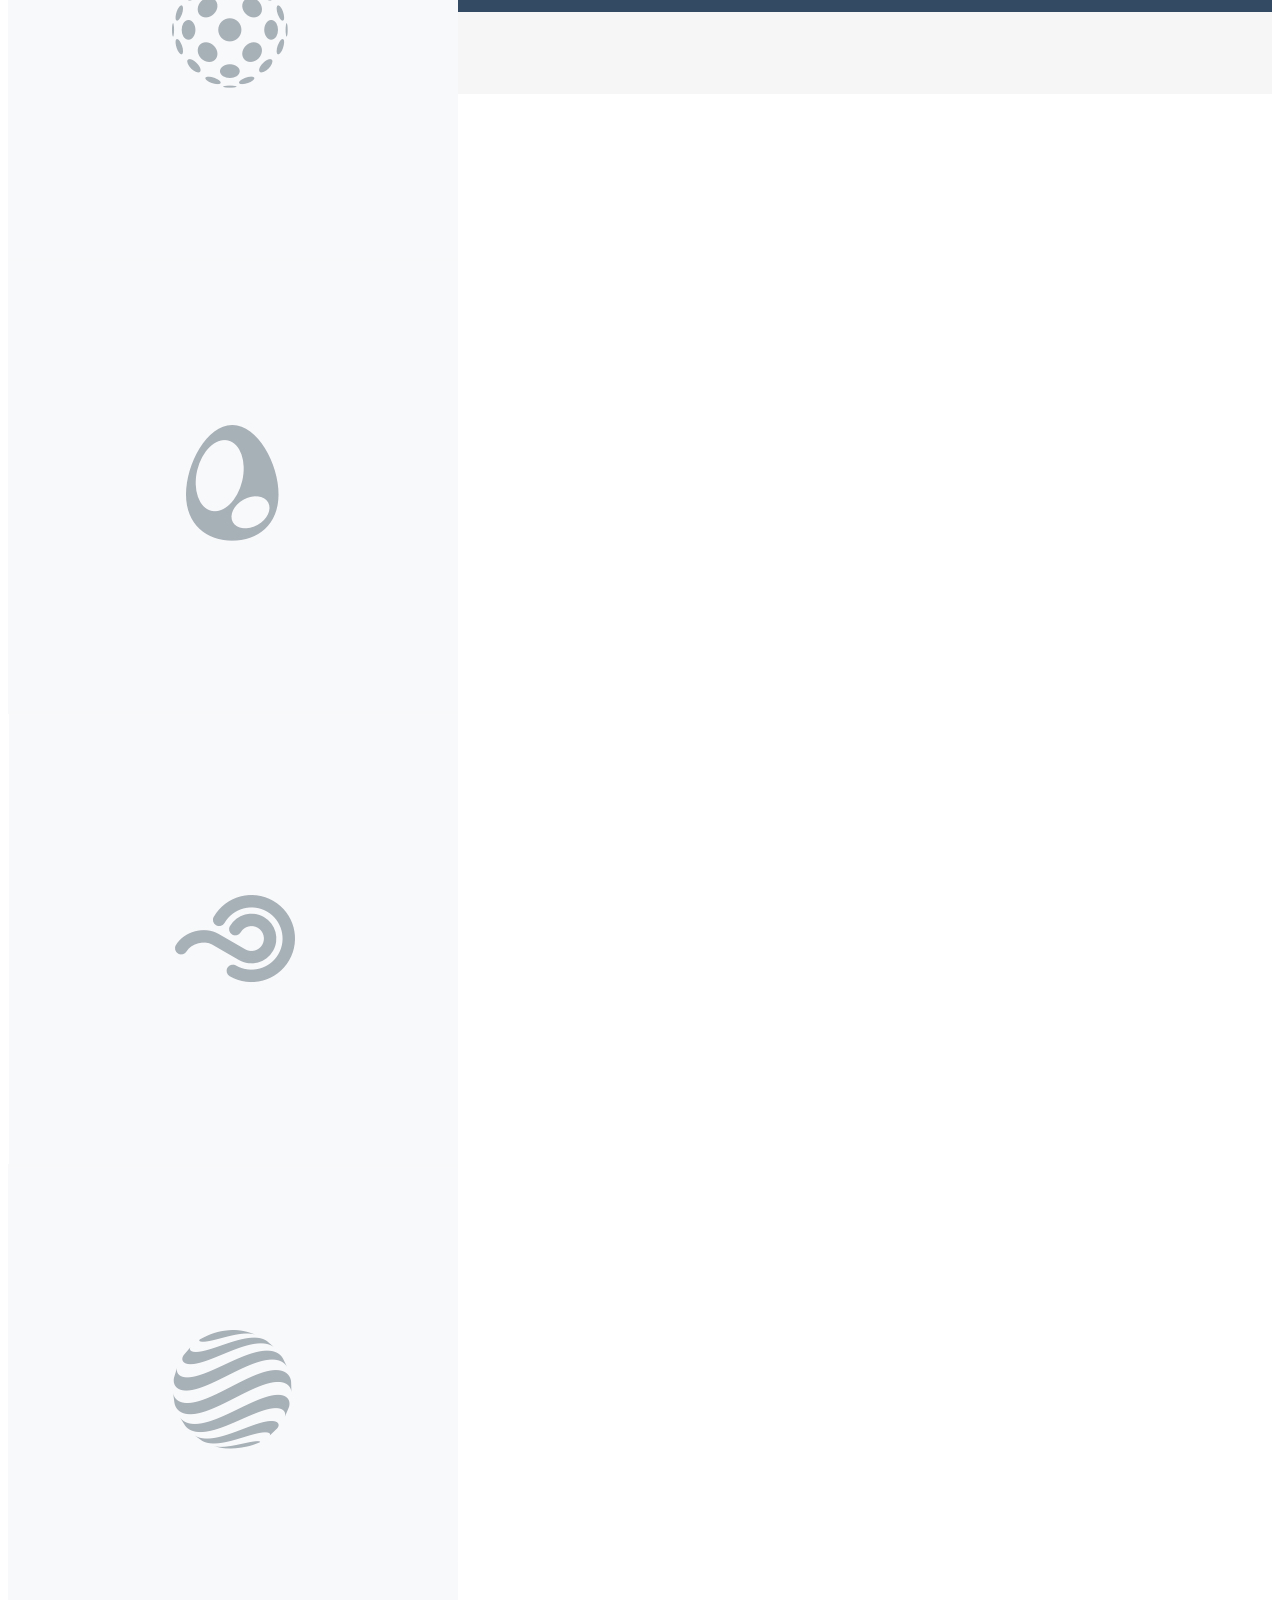
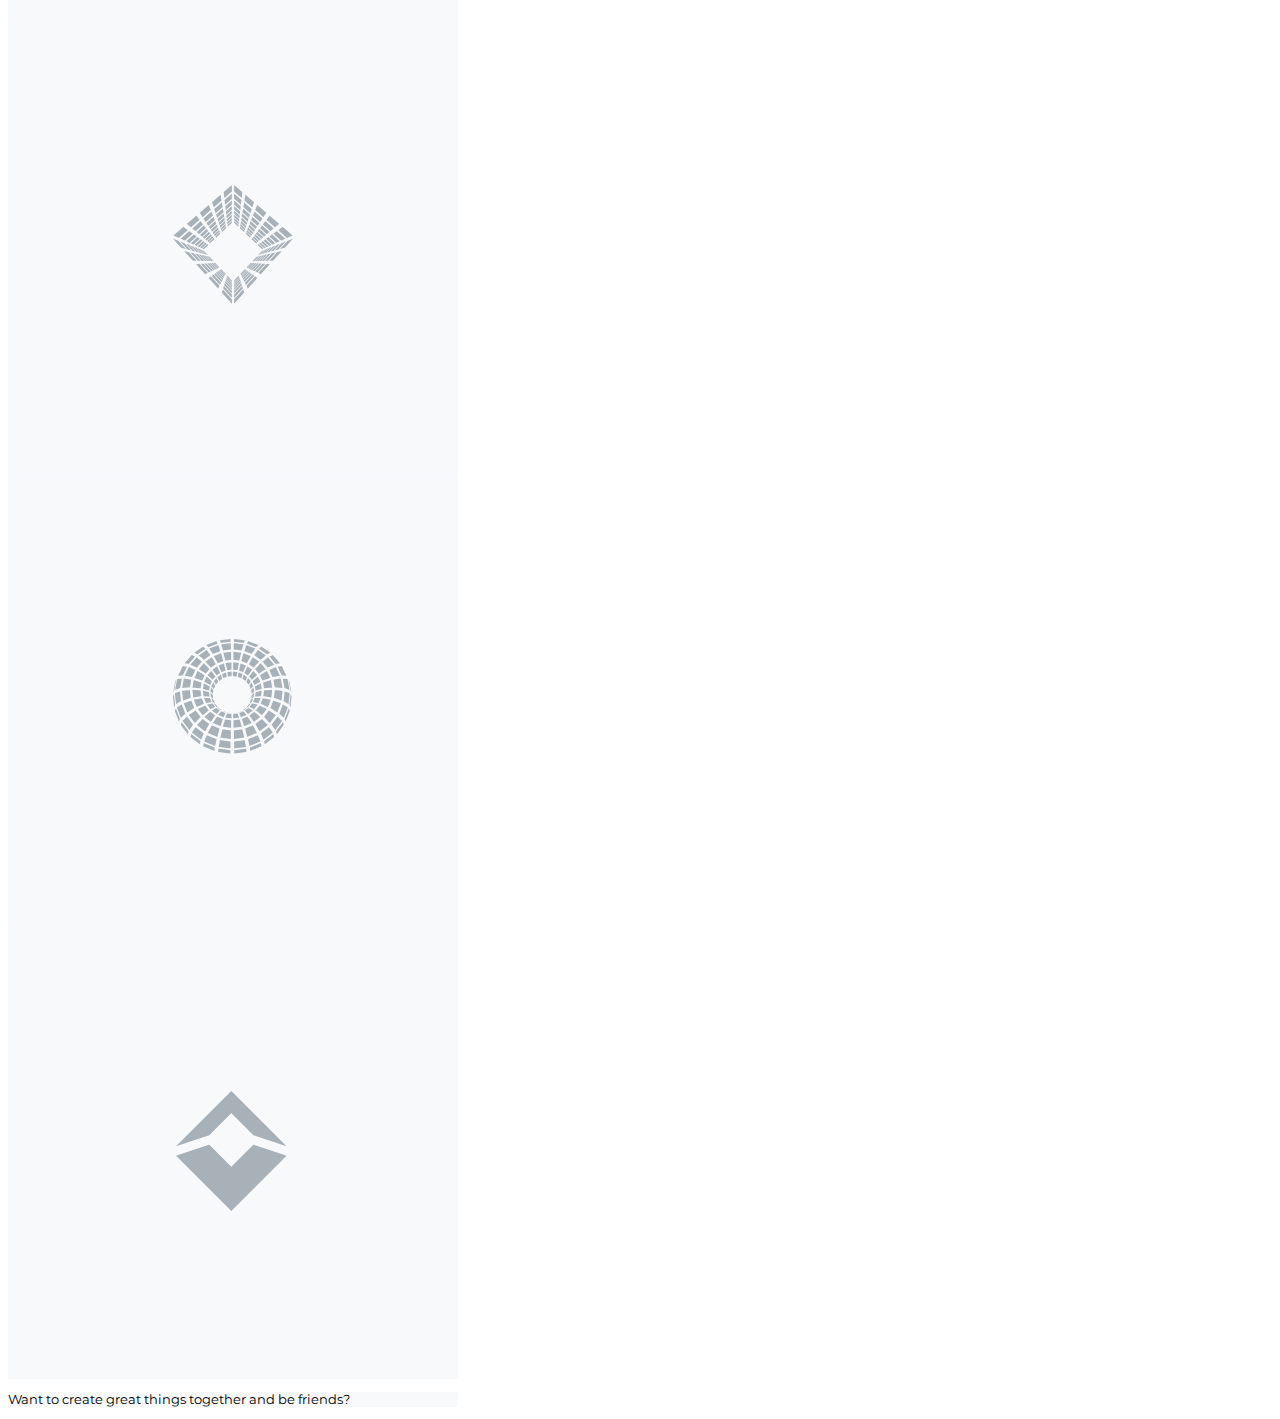
==== commit 456f4aac: "resolved conflicts" ====
--- a/index.html
+++ b/index.html
@@ -12,7 +12,7 @@
   </head>
 
   <body>
-    <section id="cover">
+    <section class="cover mb-5">
     <div class="container">
       <div class="row justify-content-center">
         <div class="col d-flex">
@@ -81,16 +81,79 @@
     </div>
   </section>
 
-    <section id="article">
-
-    </section>
-
-    <section id="slide">
-
-    </section>
-
-    <section id="work">
-
+    <section class="article mb-5">
+        <div class="container">
+            <div class="row justify-content-center">
+                <div class="col-6 left-article">
+                    <div class="w-75 py-3 pl-3 pr-5 left-article-text">
+                        At vero eos et accusamus et iusto odio dignissimos ducimus qui blanditiis praesentium voluptatum deleniti atque corrupti quos dolores et quas molestias excepturi sint occaecati cupiditate non provident.
+                    </div>
+                </div>
+                <div class="col-4 d-flex right-article">
+                    <div class="align-self-end p-4 mb-3 right-article-text">
+                        <h3 class="text-block-title">Our culture</h3>
+                        <p class="bold">We climb every hughest mountain with our heart, brain and soul.</p>
+                    </div>
+                </div>
+            </div>
+        </div>
+    </section>
+
+    <section class="slide mb-5">
+        <div class="container">
+            <div class="row justify-content-center">
+                <div class="col-4 d-flex">
+                    <div class="align-self-center">
+                        <h3 class="boldest">Our work</h3>
+                        <p class="bold">Work with a world class team that has delivered multiple apps featured in the App Store and Google Play,.</p>
+                    </div>
+                </div>
+                <div class="col-6">
+                    <div class="card">
+                        <img src="assets/images/hustle.jpg" class="img-fluid">
+                        <div class="card-body d-flex justify-content-between">
+                            <div class="align-self-center"><p class="card-text boldest">Green Hustle</p></div>
+                            <div class="align-self-center"><p class="card-text bold">Branding</p></div>
+                        </div>
+                    </div>
+                </div>
+            </div>
+        </div>
+
+    </section>
+
+    <section class="workflow mb-5">
+      <div class="container">
+        <div class="row justify-content-center">
+          <div class="col-3 text-center">
+            <h3 class="text-block-title">Work flow</h3>
+            <p>Work with a world class team that has delivered multiple apps featured in the App Store and Google Play.</p>
+          </div>
+        </div>
+        <div class="row justify-content-center">
+          <div class="col-2 d-flex-column justify-content-between">
+            <div class="number">06</div>
+            <div class="p-4 mb-5">
+              <img src="assets/images/logo.jpg" class="img-fluid">
+            </div>
+            <div class="text-center hover">Hover to reply</div>
+          </div>
+          <div class="col-3 d-flex">
+            <div class="align-self-center list">
+              <div><h5>01. Research</h5></div>
+              <div><h5>02. Plan & Strategy</h5></div>
+              <div><h5>03. UX Design</h5></div>
+            </div>
+          </div>
+          <div class="col-3 d-flex">
+            <div class="align-self-center list">
+              <div><h5>04. UI Design</h5></div>
+              <div><h5>05. Development</h5></div>
+              <div><h5>06. Delivery</h5></div>
+            </div>
+          </div>
+        </div>
+      </div>
     </section>
 
     <section>
--- a/assets/stylesheets/main.css
+++ b/assets/stylesheets/main.css
@@ -1,13 +1,22 @@
-/* START OF COVER */
-
+/* Globals */
 body {
-  font-family: Montserrat, sans-serif;
+    font-family: Montserrat, sans-serif;
 }
 
 .text-block-title {
-  font-weight: 900;
+    font-weight: 900;
 }
 
+.boldest {
+    font-weight: 900;
+}
+
+.bold {
+    font-weight: 300;
+}
+/* End of globals */
+
+/* START OF COVER */
 
 
 /* END OF COVER */
@@ -15,6 +24,25 @@
 
 /* START OF ARTICLE */
 
+.left-article {
+    min-height: 300px;
+    background-image: url("../images/namphuong-van-20566-unsplash.jpg");
+    background-size: cover;
+}
+
+.left-article-text {
+    font-size: 0.8rem;
+    font-weight: 900;
+}
+
+.right-article {
+    position: relative;
+    right: 7.5%;
+}
+
+.right-article-text {
+    background-color: white;
+}
 
 
 
@@ -25,17 +53,27 @@
 /* START OF SLIDE */
 
 
-
+.slide .row:first-of-type{
+    min-height: 400px;
+}
 
 
 /* END OF SLIDE */
 
 
 /* START OF WORK */
+.number, .hover, .list div h5 {
+  font-weight: 900;
+}
 
+.number{
+  color: lightgray;
+  font-size: 3.5rem;
+}
 
-
-
+.hover {
+  color: gray;
+}
 
 /* END OF WORK */
 
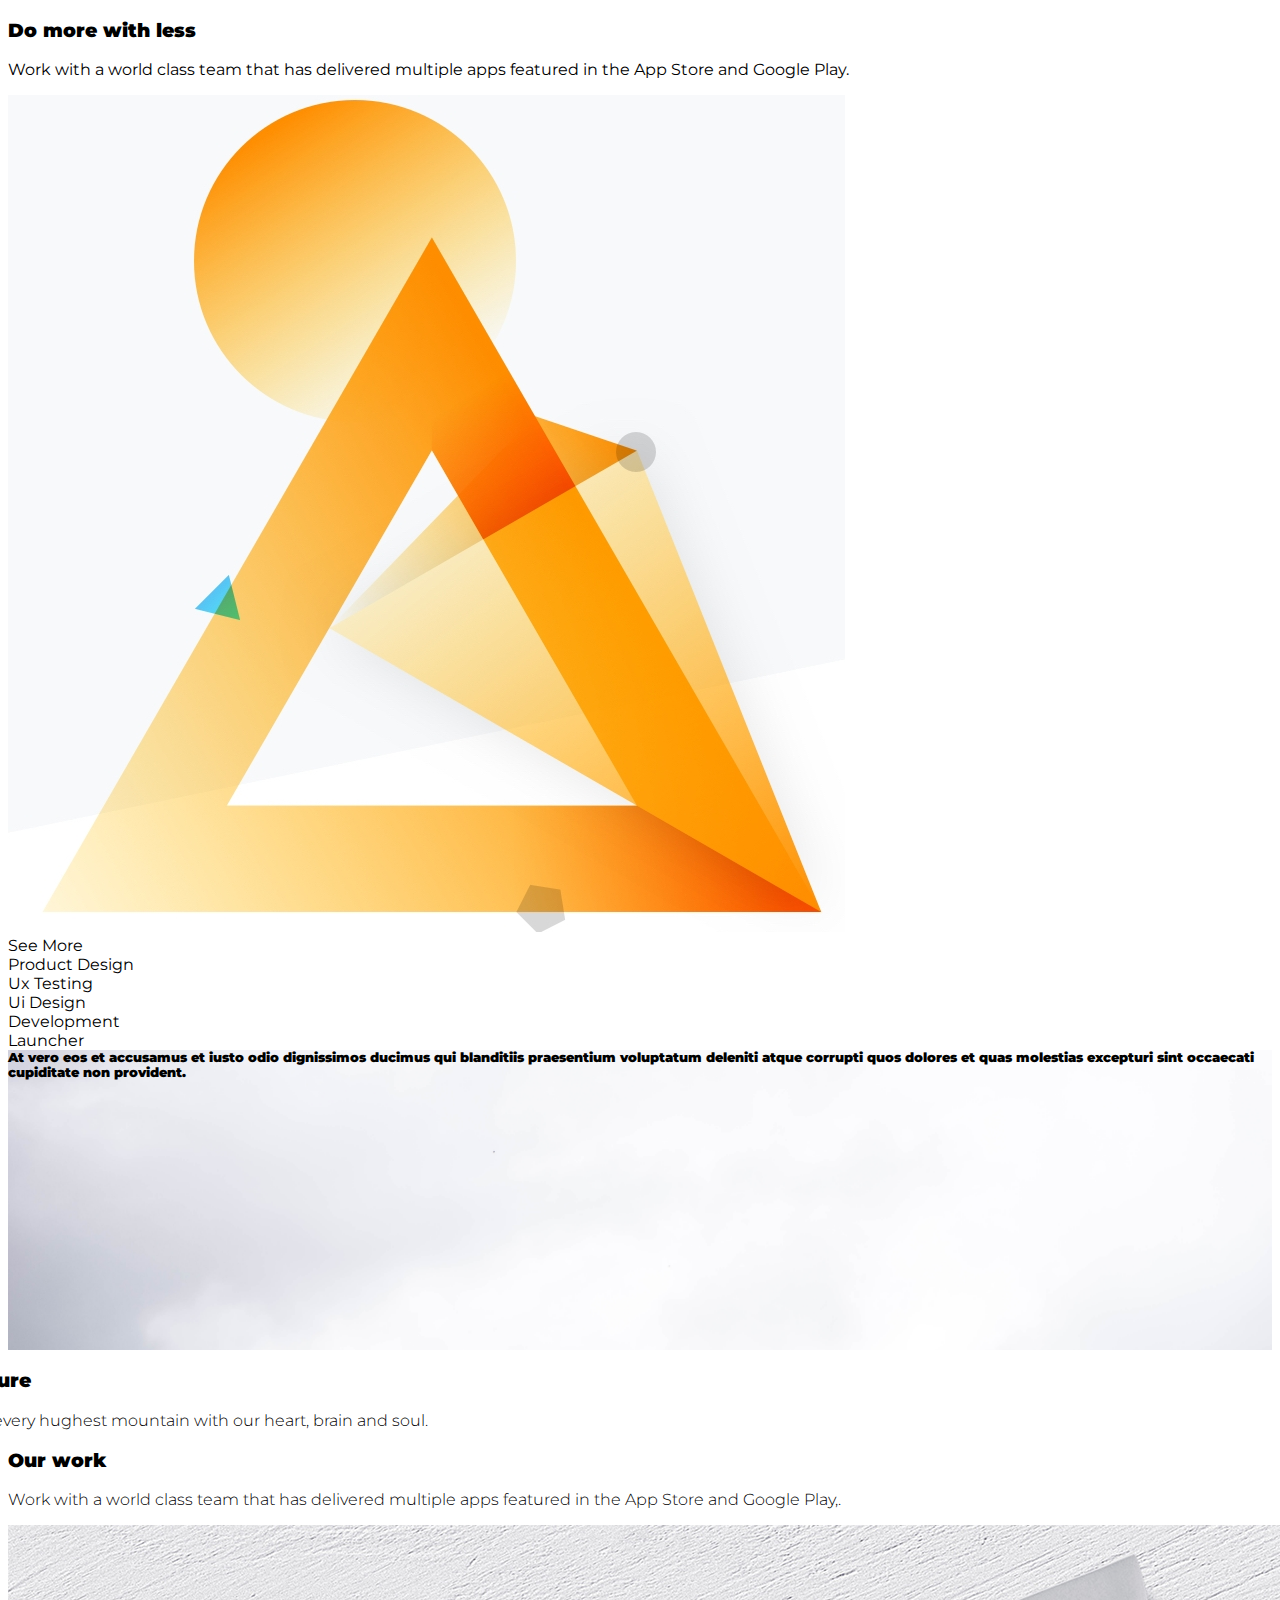
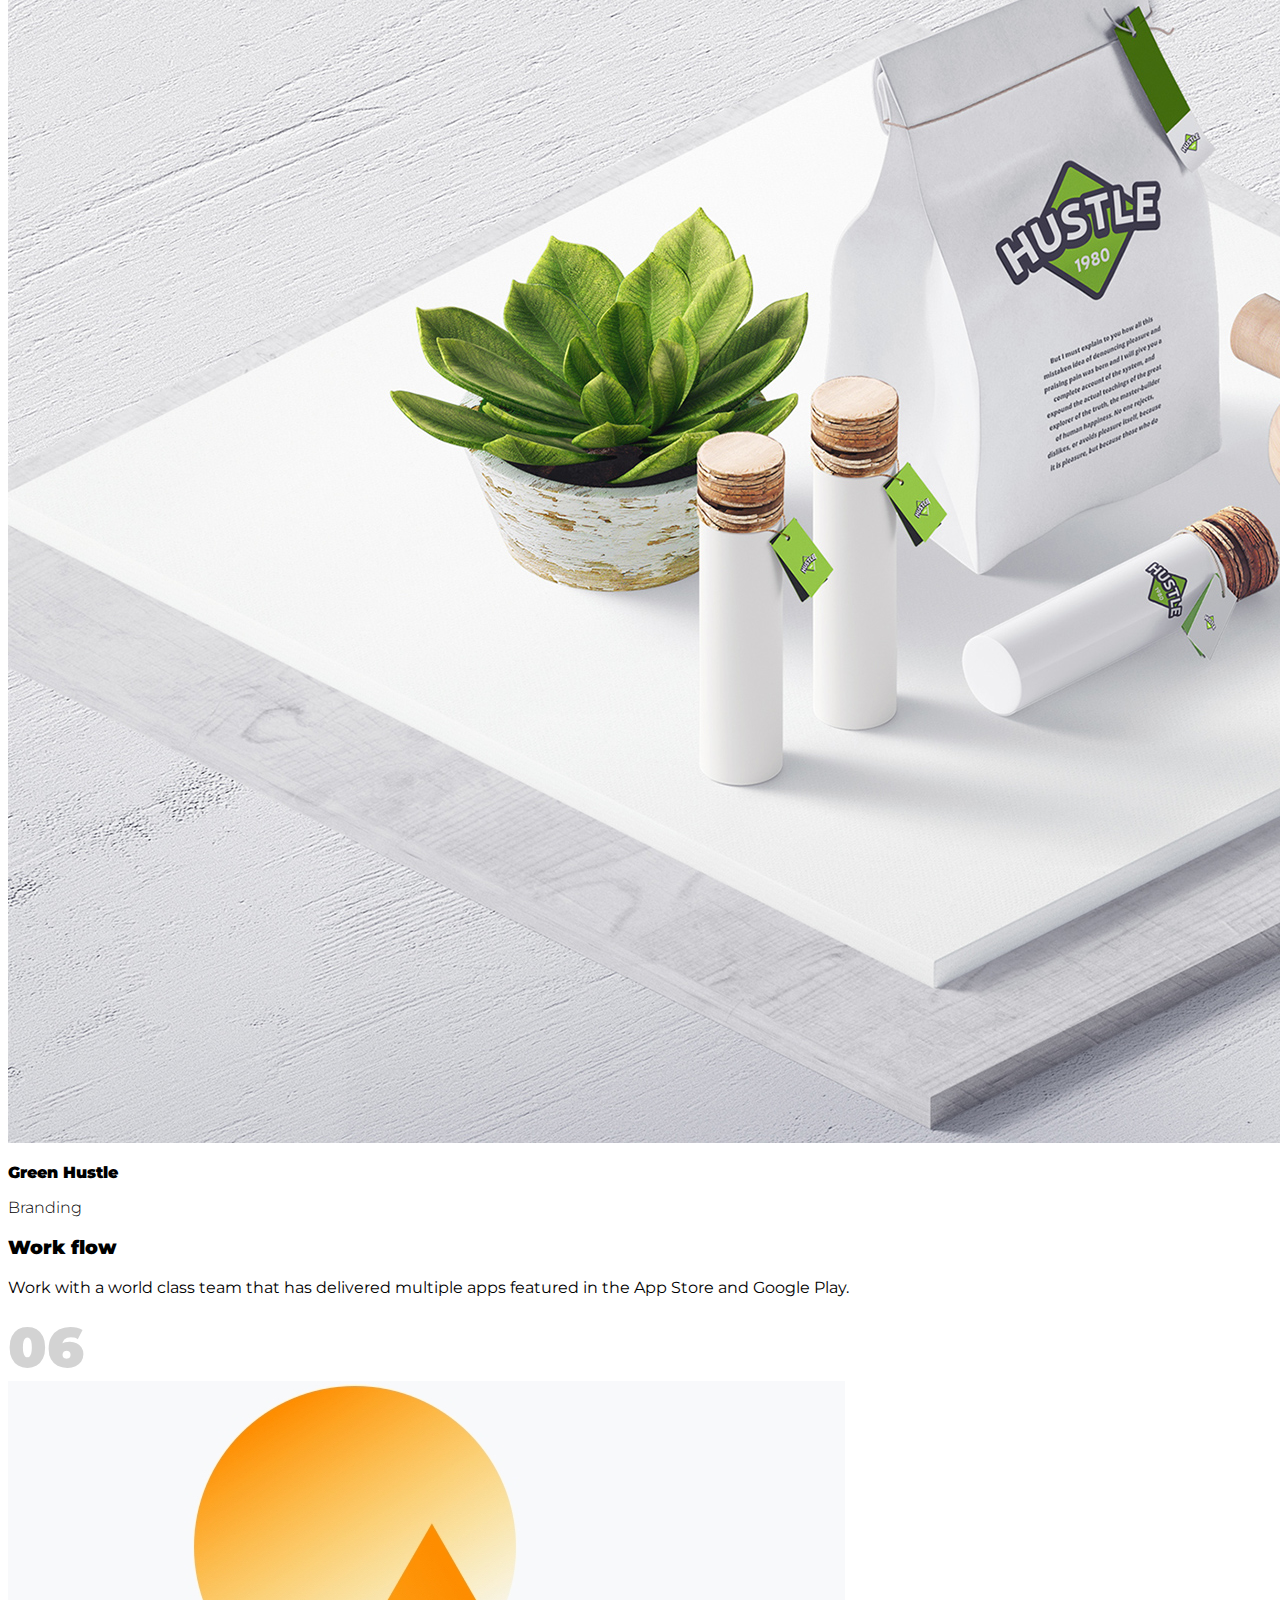
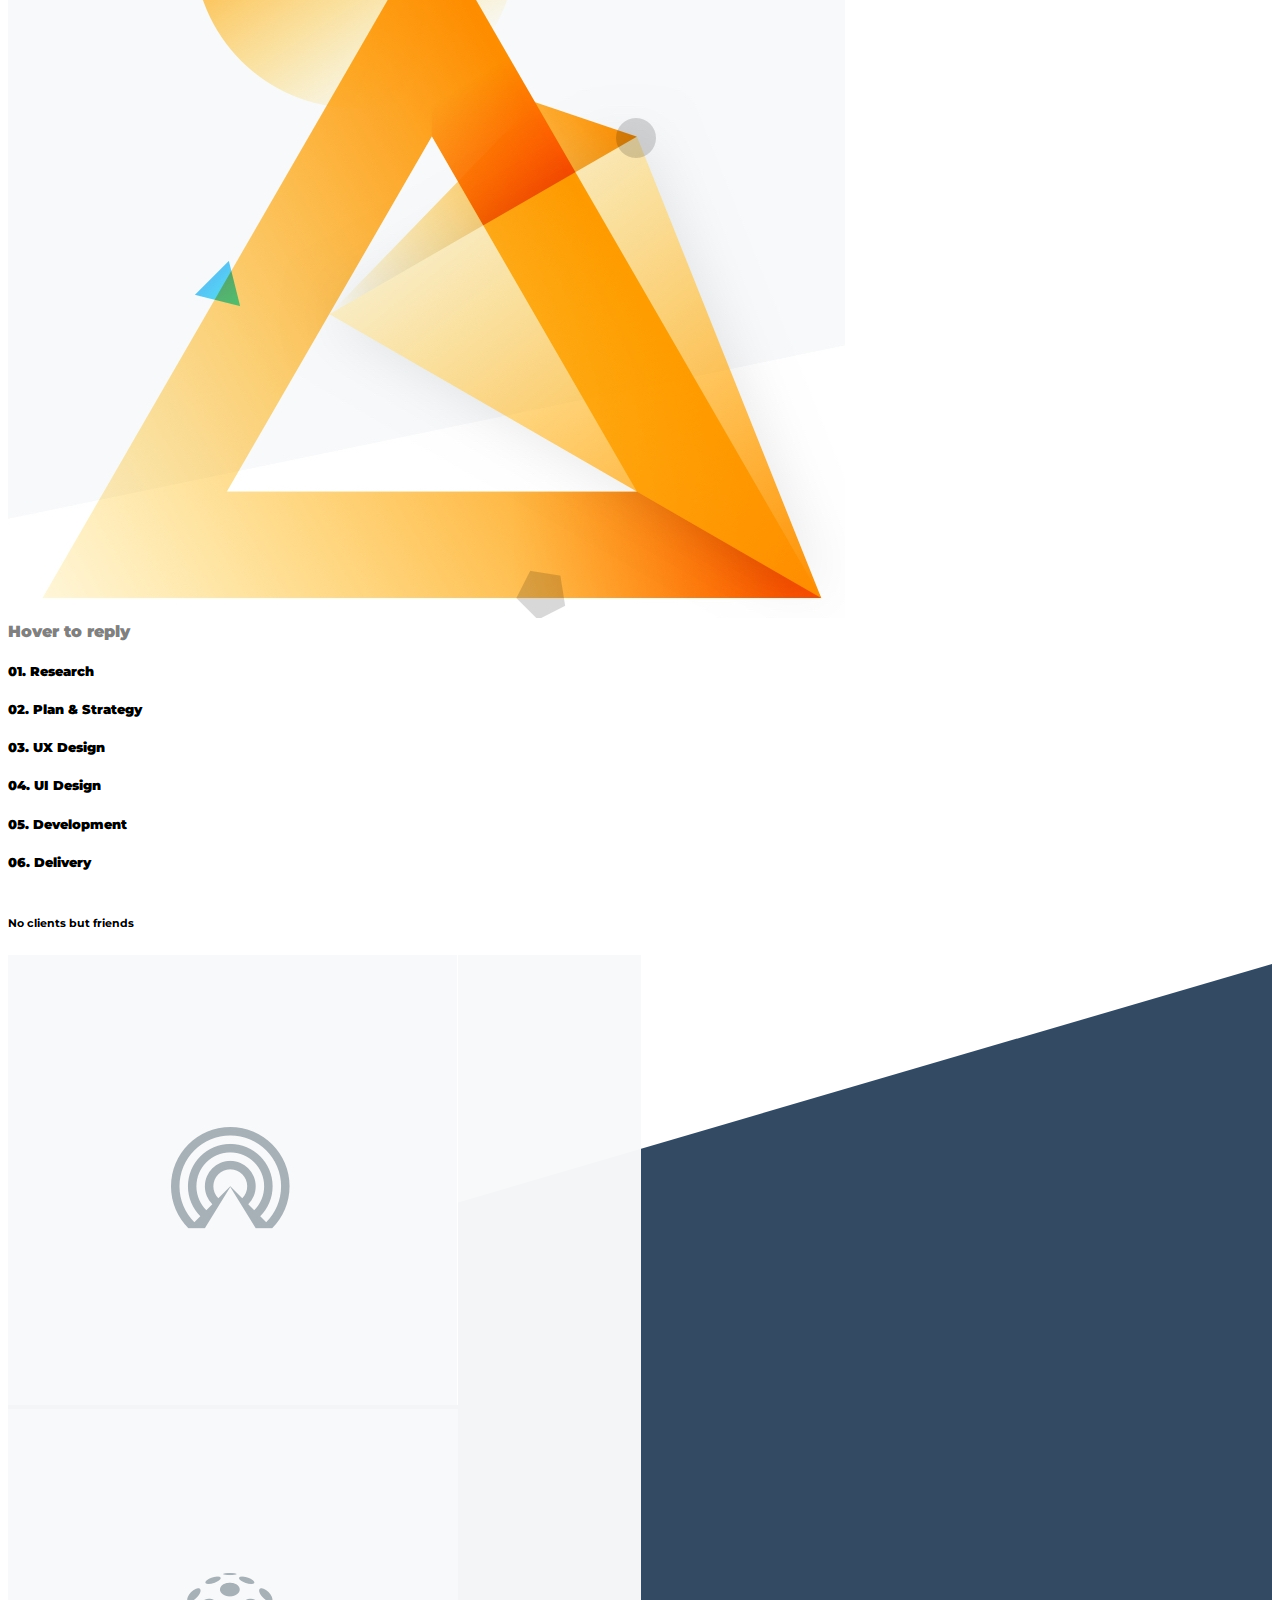
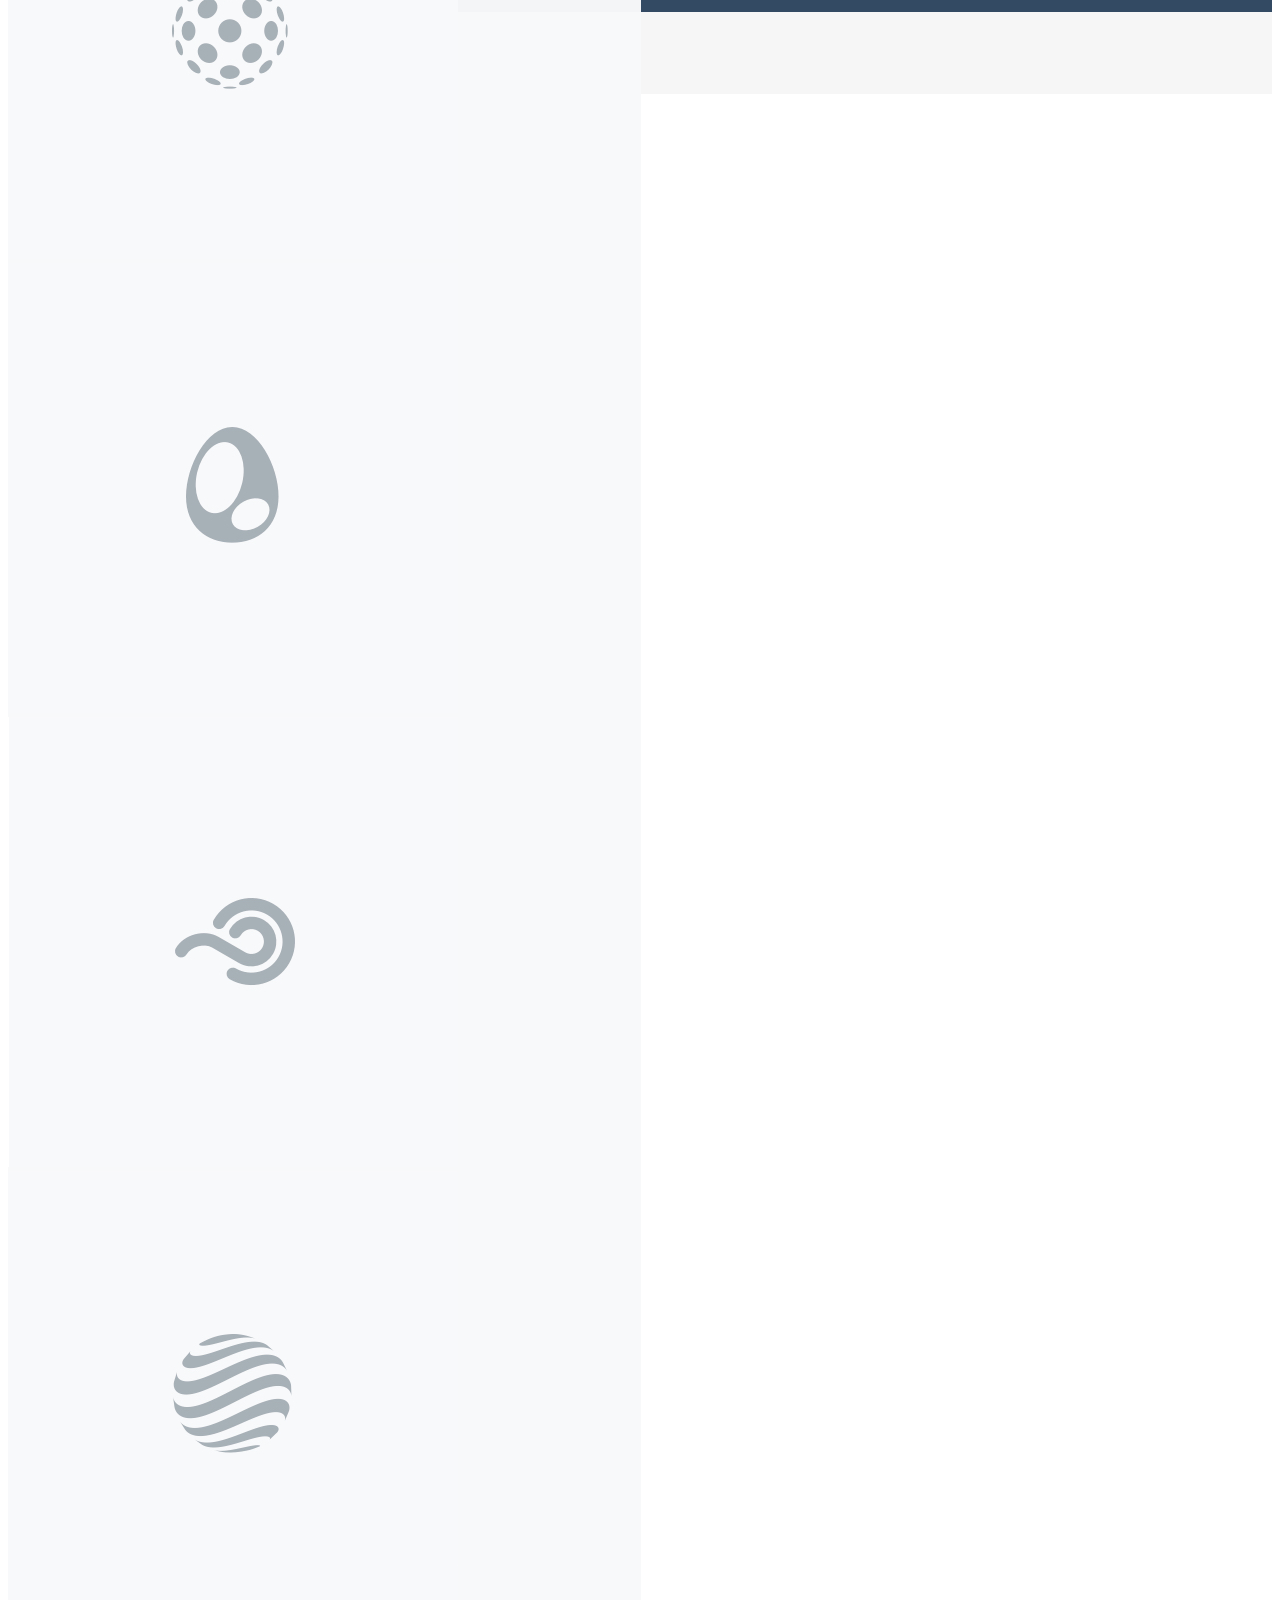
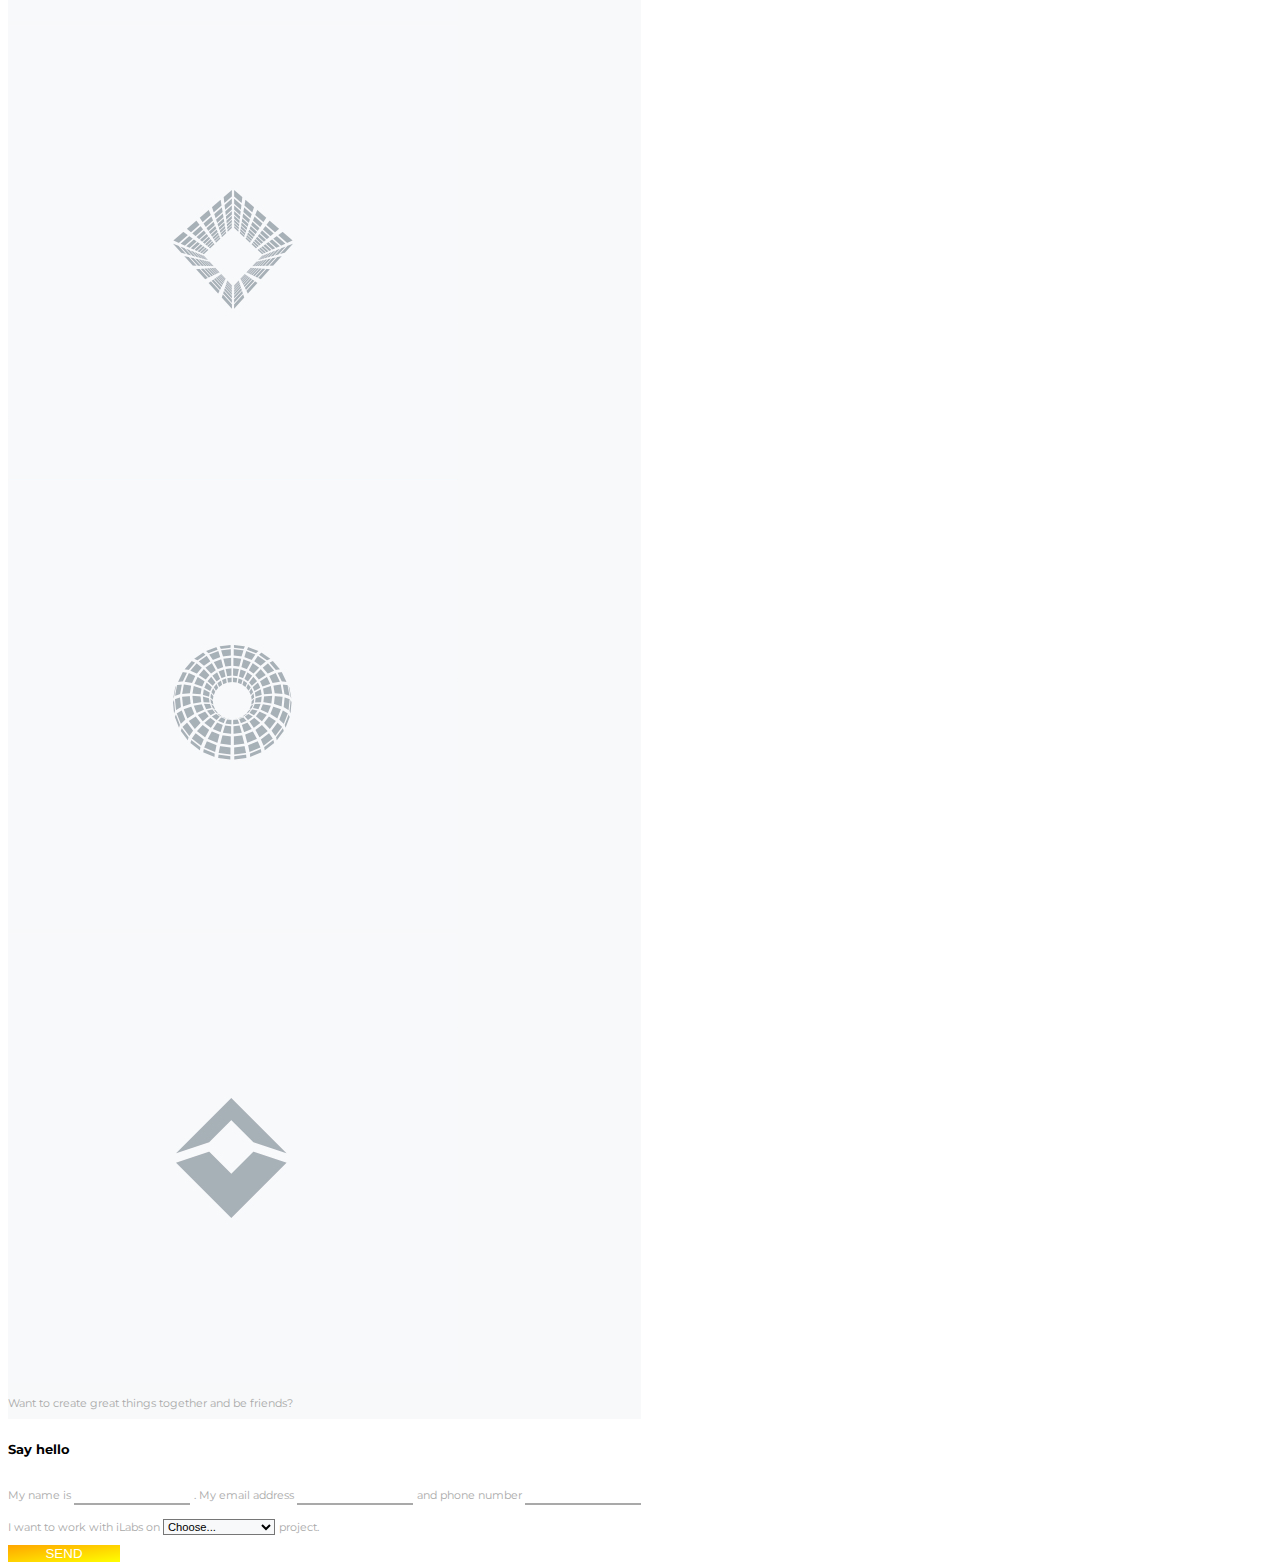
==== commit a1185bed: "added bottom form" ====
--- a/index.html
+++ b/index.html
@@ -157,7 +157,7 @@
     </section>
 
     <section>
-      <div class="row justify-content-center align-items-center" id="tiles">
+      <div class="row justify-content-center align-items-center pb-5" id="tiles">
         <div class="col-md-12">
           <div class="row justify-content-center align-items-center" id="tile-row">
             <div class="col-md-2 p-2 m-2">
@@ -176,7 +176,8 @@
               <img src="assets/images/wind.png" class="img-fluid" alt="Responsive image">
             </div>
           </div>
-          <div class="row justify-content-center align-items-center" id="tile-row">
+
+          <div class="row row-eq-height justify-content-center align-items-center" id="tile-row">
             <div class="col-md-2 p-2 m-2" id="tile">
               <img src="assets/images/globe.png" class="img-fluid" alt="Responsive image">
             </div>
@@ -193,12 +194,33 @@
               <p>Want to create great things together and be friends?</p>
             </div>
           </div>
-          <div class="row justify-content-center align-items-center" id="form-row">
-            <div class="col-md-2">
-
-            </div>
-            <div class="col-md-8">
-
+          <div class="row justify-content-center align-items-center py-5" id="form-row">
+            <div class="col-md-2 text-white">
+              <h5>Say hello</h5>
+            </div>
+            <div class="col-md-9">
+              <form>
+                <div class="form-group d-inline">
+                  <p>My name is </p>
+                  <input class="name" action="index.html" method="post"></input>
+                  <p>. My email address </p>
+                  <input class="email" action="index.html" method="post"></input>
+                  <p> and phone number </p>
+                  <input class="email" action="index.html" method="post"></input>
+                  <br>
+                  <p>I want to work with iLabs on </p>
+                  <select class="custom-select" id="inputGroupSelect03">
+                    <option selected>Choose...</option>
+                    <option value="1">Application</option>
+                    <option value="2">Rebranding</option>
+                    <option value="3">Startup</option>
+                  </select>
+                  <p> project.</p>
+                </div>
+                <div class="form-group text-right">
+                  <button type="submit" id="submit">SEND</button>
+                </div>
+              </form>
             </div>
           </div>
         </div>
--- a/assets/stylesheets/main.css
+++ b/assets/stylesheets/main.css
@@ -87,18 +87,46 @@
 #back_shape {
   background-color: #334a63;
   height: 80vh;
-  -webkit-clip-path: polygon(100% 10%, 0% 100%, 100% 100%);
-  clip-path: polygon(100% 10%, 0% 100%, 100% 100%);
+  -webkit-clip-path: polygon(100% 10%, -75% 100%, 100% 100%);
+  clip-path: polygon(100% 10%, -75% 100%, 100% 100%);
 }
 
 #tile {
-  background: #f8f9fafa;
+  background-color: #f8f9fafa;
   max-width: 100%;
-  height: 100%;
-  font-size: 80%;
-  font-family: Quiksand, Montserrat, sans-serif;
+  box-sizing: border-box;
 }
 
+#tiles p {
+  display: inline;
+  color: darkgray;
+  font-family: Quiksand, Montserrat, sans-serif;
+  font-size: 70%;
+  line-height: 2rem;
+}
+
+#tiles input {
+  width: 7rem;
+  color: darkgray;
+  border-top: 0;
+  border-left: 0;
+  border-right: 0;
+  border-color: darkgray;
+  background: none;
+}
+
+#inputGroupSelect03 {
+  width: 7rem;
+  font-size: 70%;
+  background-color: #f8f9fafa;
+}
+
+#submit {
+  background: linear-gradient(to bottom right, orange, yellow);
+  width: 7rem;
+  color: white;
+  border: none;
+}
 
 /* END OF TILES */
 
